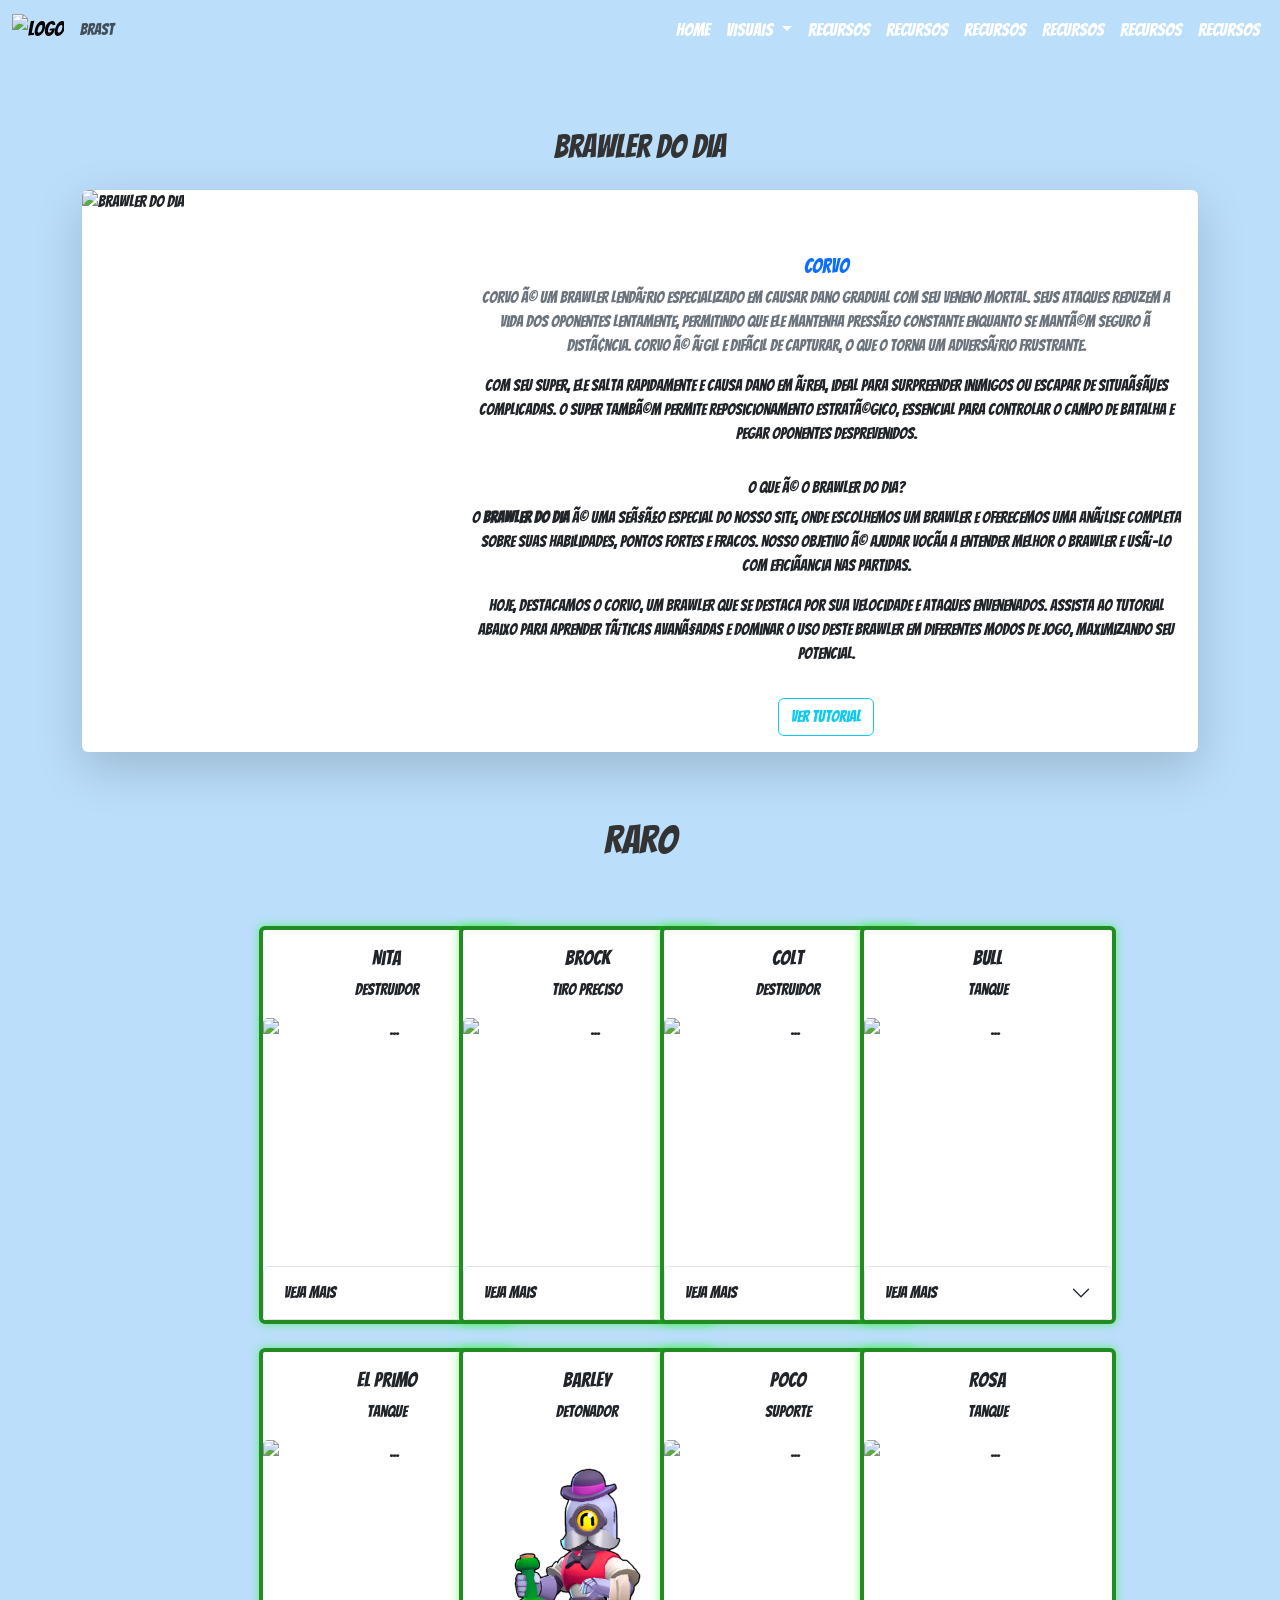
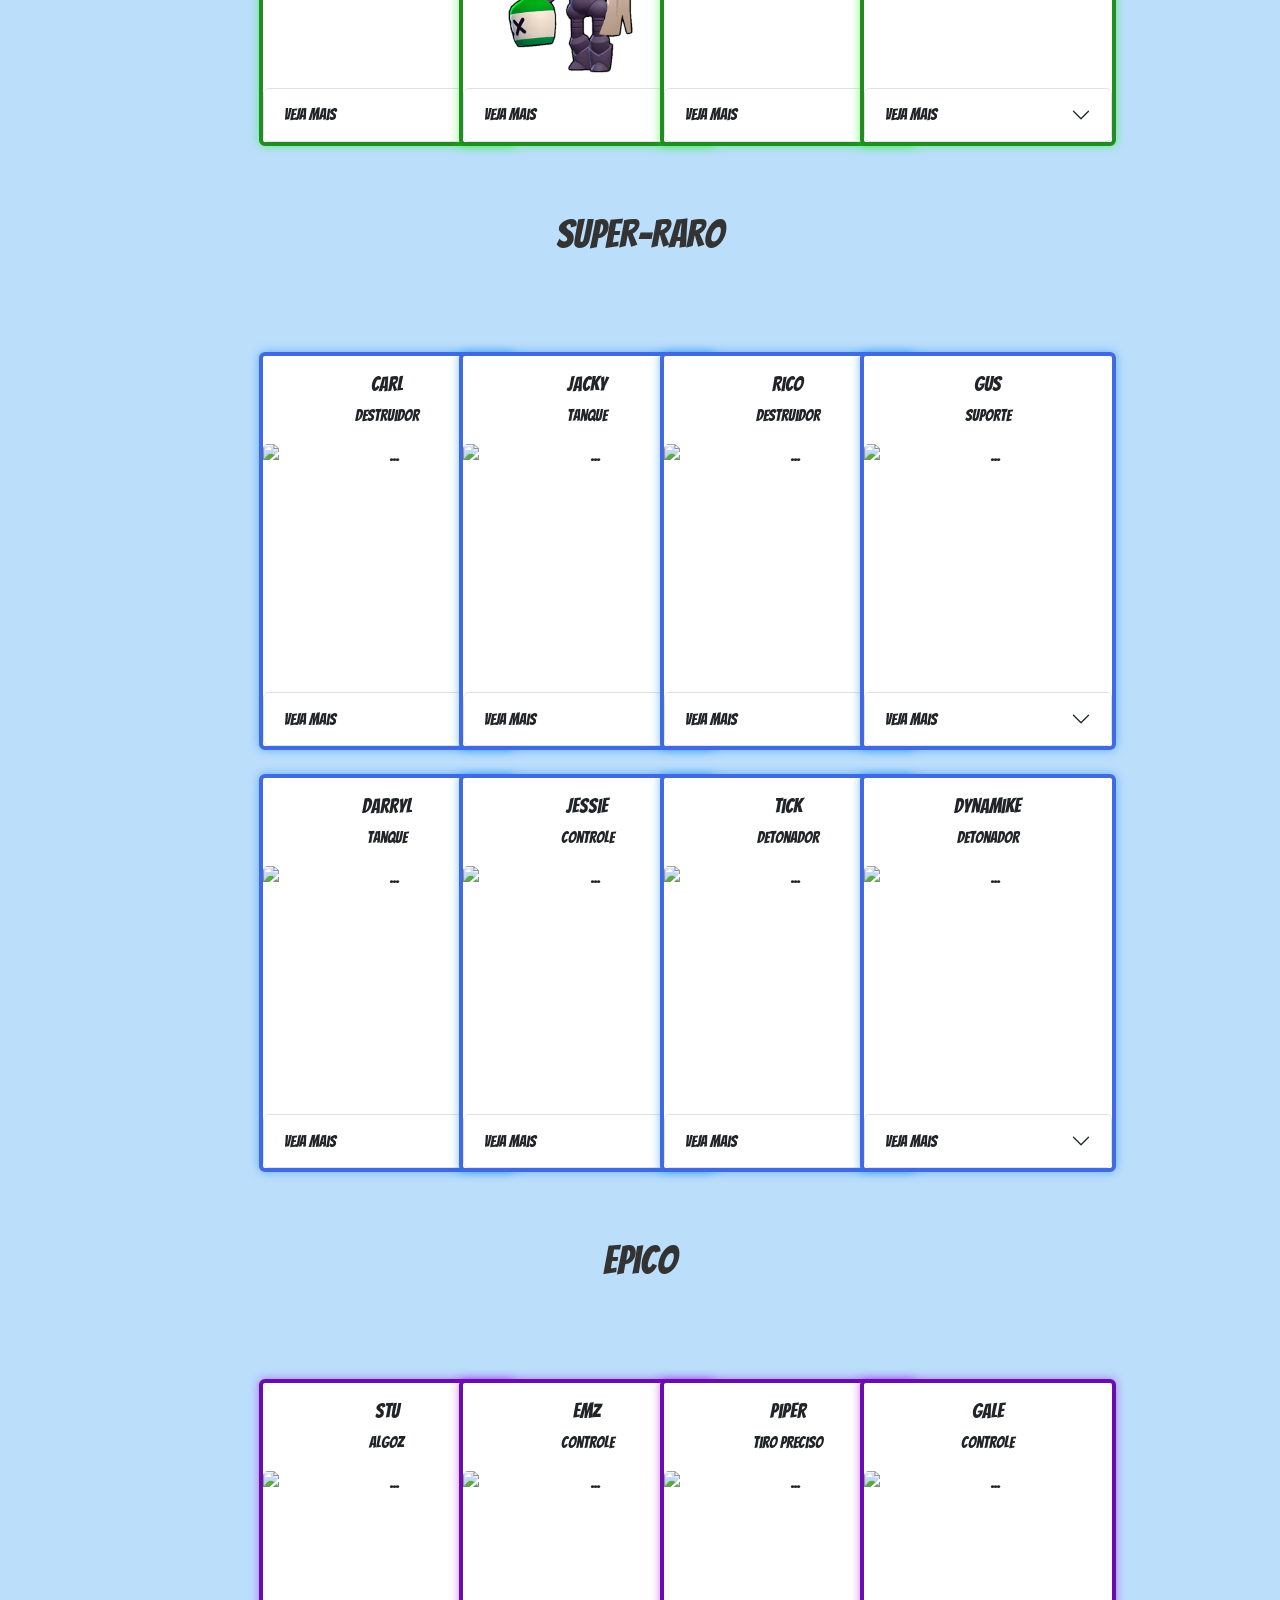
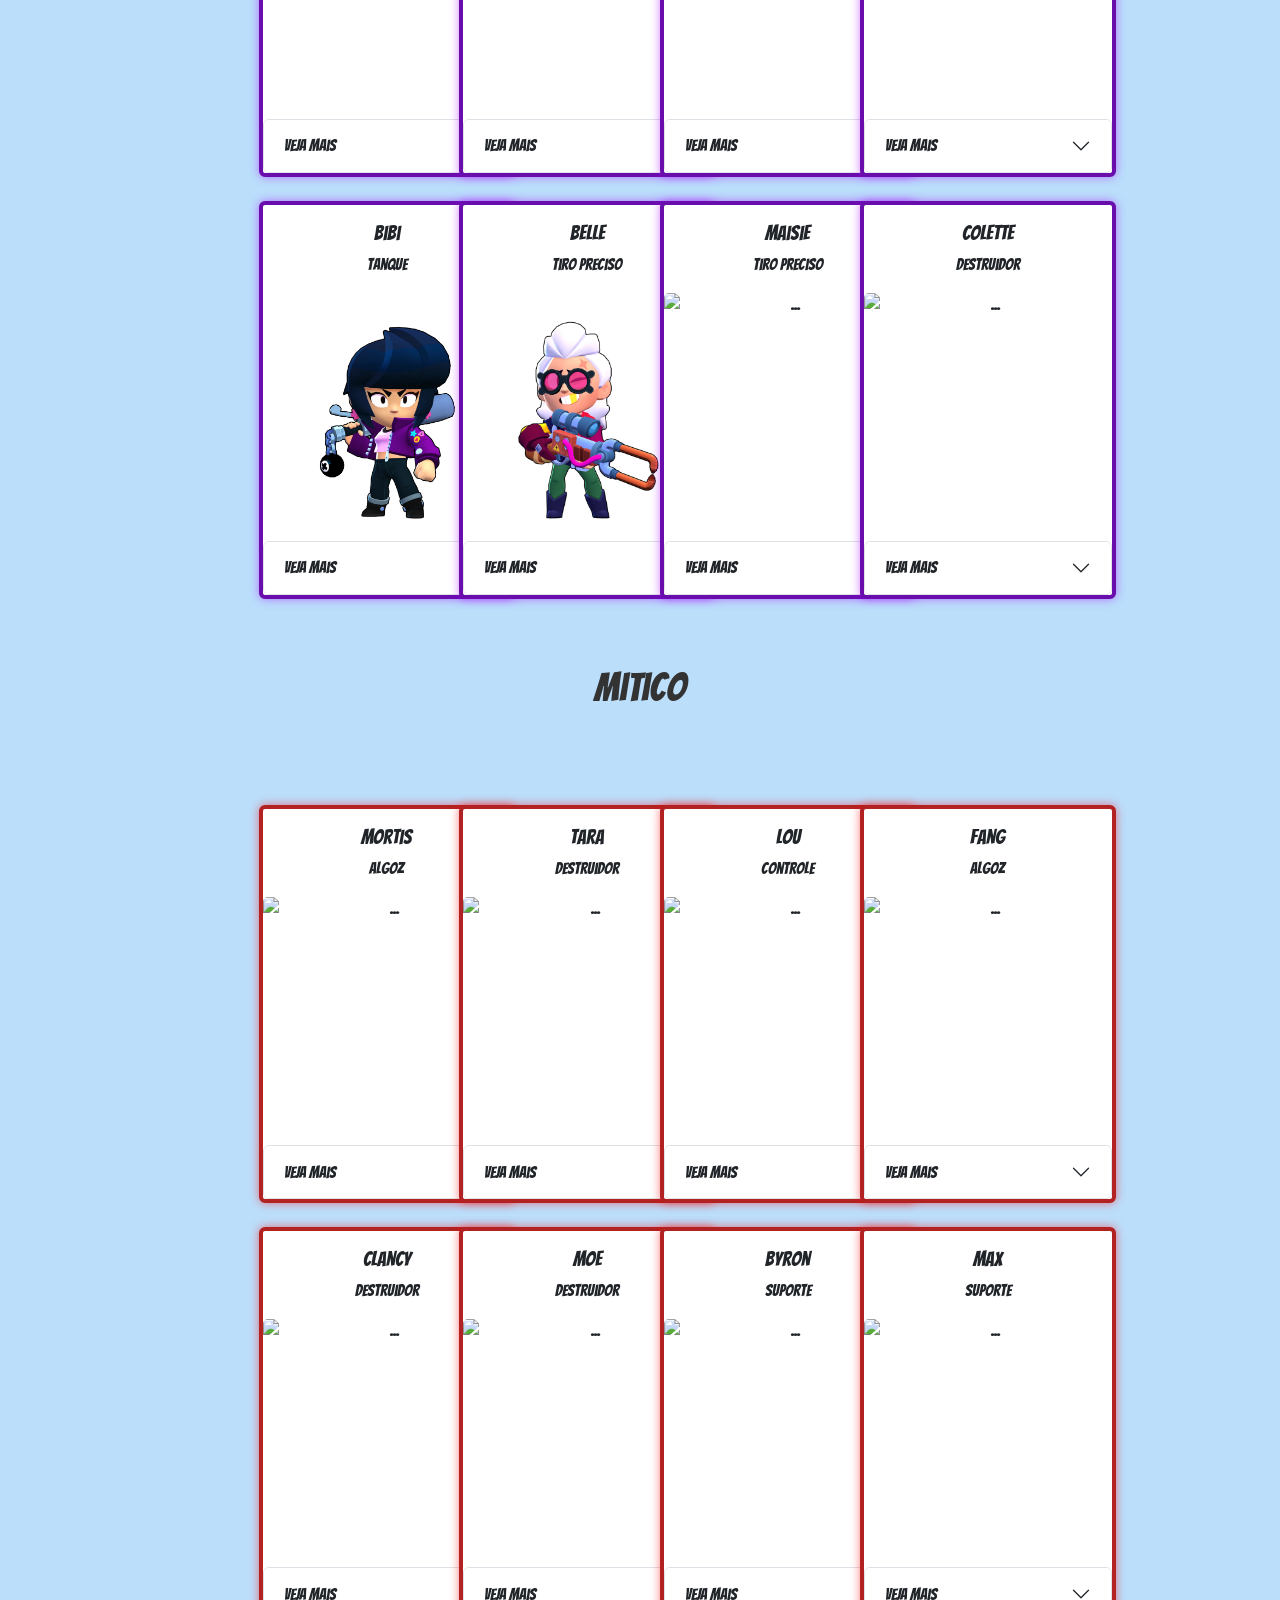
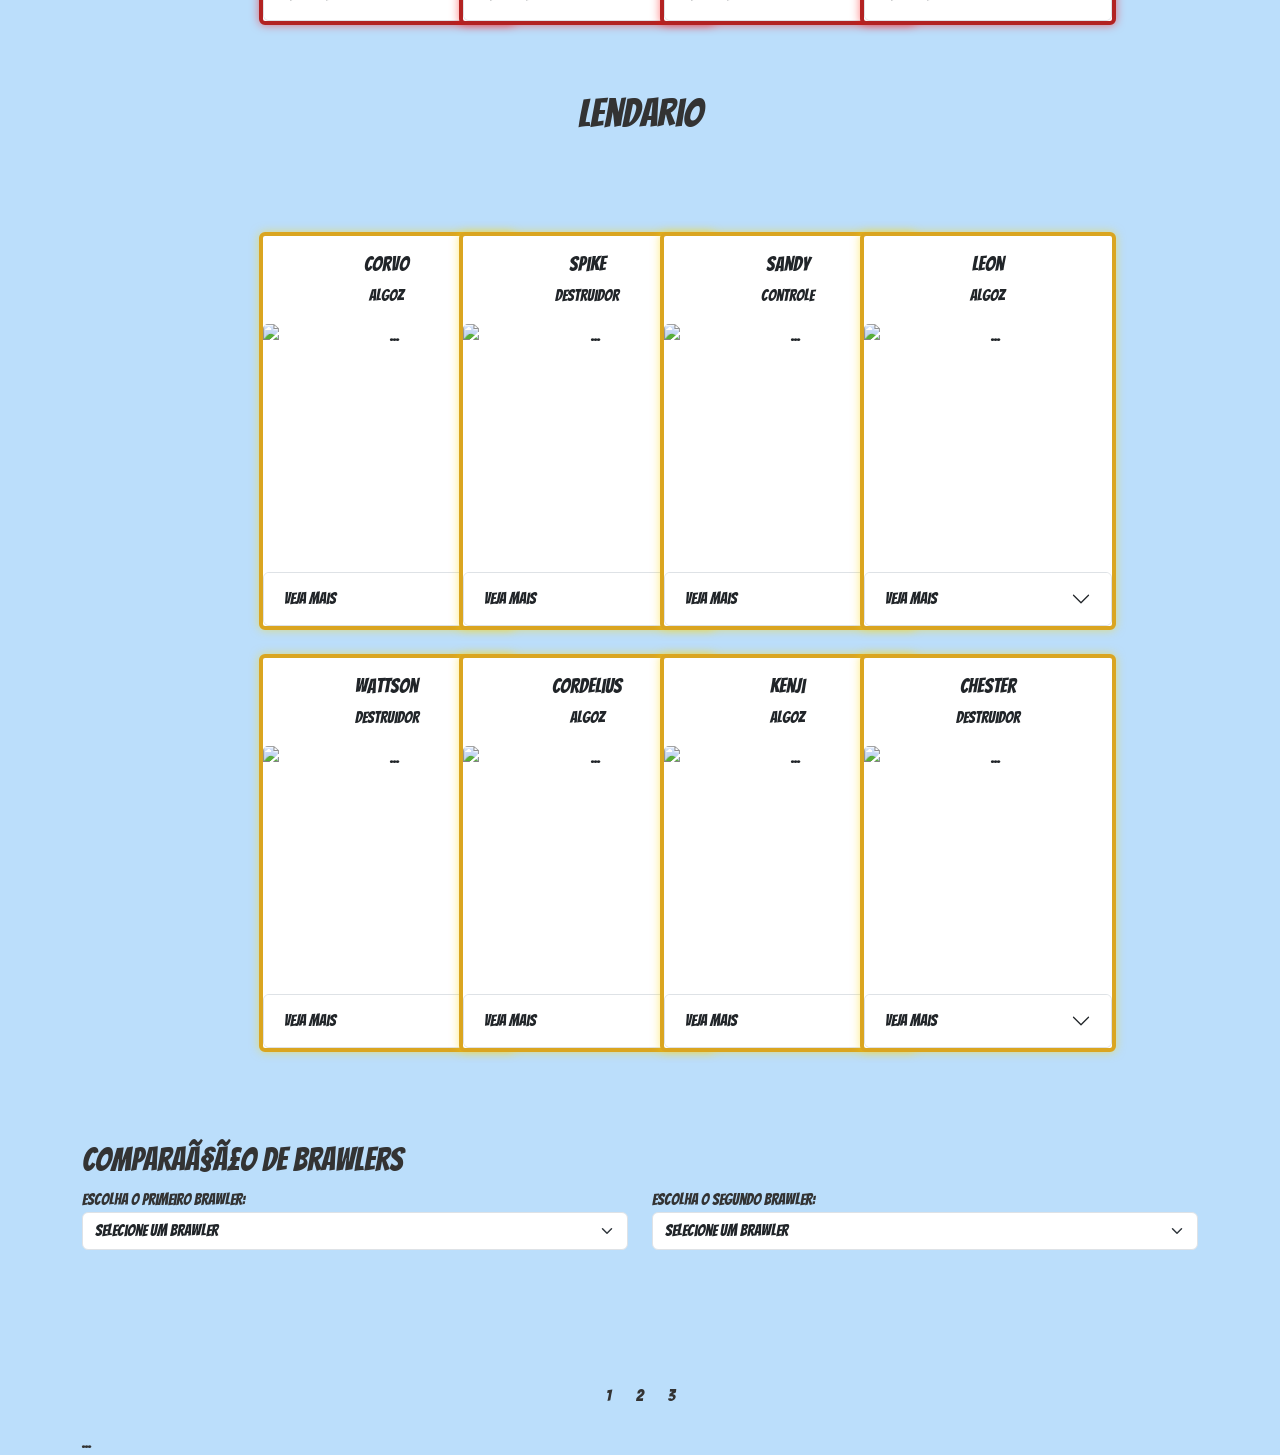
==== index2.html @ 493135eb "Colocando no github" ====
<!DOCTYPE html>
<html lang="en">
<head>
    <meta charset="">
    <meta name="viewport" content="width=device-width, initial-scale=1.0">
    <title>Brast - Brawl Stars Informações</title>
    <link href="https://cdn.jsdelivr.net/npm/bootstrap@5.3.3/dist/css/bootstrap.min.css" rel="stylesheet" integrity="sha384-QWTKZyjpPEjISv5WaRU9OFeRpok6YctnYmDr5pNlyT2bRjXh0JMhjY6hW+ALEwIH" crossorigin="anonymous">

	<link href="https://fonts.googleapis.com/css2?family=Bangers&display=swap" rel="stylesheet">
    <link rel="stylesheet" href="css/index2.css">

</head>
<body>
    
 
<nav class="navbar navbar-expand-lg fixed-top navbar-custom" >
    <div class="container-fluid">
        <!-- Logo -->
        <a class="navbar-brand" href="index.html">
            <img src="https://static.vecteezy.com/system/resources/previews/027/127/558/large_2x/brawl-stars-logo-brawl-stars-icon-transparent-free-png.png" class="tamanhoimagem" alt="Logo">
        </a>

        <!-- Texto Centralizado "Brast" -->
        <span class="navbar-text mx-auto d-none d-lg-block" >
            Brast
        </span>

        <!-- Botão Toggler -->
        <button class="navbar-toggler text-white" type="button" data-bs-toggle="collapse" data-bs-target="#navbarContent">
            <span class="navbar-toggler-icon" style="filter: invert(1);"></span>
        </button>

        <!-- Menu colapsável -->
        <div class="collapse navbar-collapse" id="navbarContent">
            <ul class="navbar-nav ms-auto mb-2 mb-lg-0">
                <li class="nav-item">
                    <a class="nav-link" href="index.html">Home</a>
                </li>

                <!-- Submenu Visuais -->
                <li class="nav-item dropdown">
                    <button class="nav-link btn btn-link dropdown-toggle" id="visuaisButton">Visuais
                        <i class="fas fa-chevron-down"></i> <!-- Ícone de seta -->
                    </button>
                    <ul class="dropdown-menu dropdown-horizontal" id="visuaisMenu">
                    	<li><a class="dropdown-item" href="index2.html#BrawlerDoDia">Brawler do dia</a></li>
                        <li>
                            <button class="dropdown-item dropdown-toggle" id="raridadeButton">Raridade
                                
                            </button>
                            <ul class="dropdown-menu dropdown-horizontal" id="raridadeMenu">
                                <li><a class="dropdown-item" href="index2.html#Raro">Raro</a></li>
                                <li><a class="dropdown-item" href="index2.html#Super-Raro">Super-Raro</a></li>
                                <li><a class="dropdown-item" href="index2.html#Epico">Epico</a></li>
                                <li><a class="dropdown-item" href="index2.html#Mitico">Mitico</a></li>
                                <li><a class="dropdown-item" href="index2.html#Lendario">Lendario</a></li>
                            </ul>
                        </li>
                        <li><a class="dropdown-item" href="index2.html#Comparação de Brawlers">Comparação de Brawlers</a></li>
                    </ul>
                </li>
                <li class="nav-item">
                    <a class="nav-link" href="index3.html">Recursos</a>
                </li>
                <li class="nav-item">
                    <a class="nav-link" href="index3.html">Recursos</a>
                </li>
                <li class="nav-item">
                    <a class="nav-link" href="index3.html">Recursos</a>
                </li>
                <li class="nav-item">
                    <a class="nav-link" href="index3.html">Recursos</a>
                </li>
                <li class="nav-item">
                    <a class="nav-link" href="index3.html">Recursos</a>
                </li>
                <li class="nav-item">
                    <a class="nav-link" href="index3.html">Recursos</a>
                </li>
              
            </ul>
        </div>
    </div>
</nav>











<div  id="BrawlerDoDia"></div>




	<div style="margin-top: 10%;"></div>

	<div class="container my-5">
  <!-- Título -->
  <h2 class="text-center mb-4">Brawler do Dia</h2>

  <!-- Card do Brawler do Dia -->
  <div id="brawlerOfTheDay" class="card shadow-lg border-0">
    <div class="row g-0">
      <div class="col-md-4">
        <img id="brawlerImage" src="img/CorvoDia.png" class="img-fluid rounded-start" alt="Brawler do Dia">
      </div>
      <div class="col-md-8">
        <div class="card-body d-flex flex-column justify-content-between" style="line-height: 1.5;">
          <!-- Título centralizado -->
          <br><br><h5 id="brawlerName" class="card-title text-center text-primary">Corvo</h5>

          <!-- Descrição do Brawler -->
          <div class="text-center">
            <p id="brawlerDescription" class="card-text text-secondary">
              Corvo é um brawler lendário especializado em causar dano gradual com seu veneno mortal. Seus ataques reduzem a vida dos oponentes lentamente, permitindo que ele mantenha pressão constante enquanto se mantém seguro à distância. Corvo é ágil e difícil de capturar, o que o torna um adversário frustrante.
            </p>
            <p>
              Com seu super, ele salta rapidamente e causa dano em área, ideal para surpreender inimigos ou escapar de situações complicadas. O super também permite reposicionamento estratégico, essencial para controlar o campo de batalha e pegar oponentes desprevenidos.
            </p>
          </div>

          <!-- Explicação do Brawler do Dia -->
          <div class="text-center mt-3">
            <h6>O que é o Brawler do Dia?</h6>
            <p>
              O <strong>Brawler do Dia</strong> é uma seção especial do nosso site, onde escolhemos um brawler e oferecemos uma análise completa sobre suas habilidades, pontos fortes e fracos. Nosso objetivo é ajudar você a entender melhor o brawler e usá-lo com eficiência nas partidas.
            </p>
            <p>
              Hoje, destacamos o Corvo, um brawler que se destaca por sua velocidade e ataques envenenados. Assista ao tutorial abaixo para aprender táticas avançadas e dominar o uso deste brawler em diferentes modos de jogo, maximizando seu potencial.
            </p>
          </div>

          <!-- Botão centralizado -->
          <div class="text-center mt-3">
            <button type="button" class="btn btn-outline-info" data-bs-toggle="modal" data-bs-target="#animationModal">
              Ver Tutorial
            </button>
          </div>
        </div>
      </div>
    </div>
  </div>

  <!-- Modal para Animação do Brawler do Dia -->
  <div class="modal fade" id="animationModal" tabindex="-1" aria-labelledby="animationModalLabel" aria-hidden="true">
    <div class="modal-dialog modal-lg">
      <div class="modal-content bg-dark text-light">
        <div class="modal-header">
          <h5 class="modal-title" id="animationModalLabel">Tutorial de como jogar com Corvo</h5>
          <button type="button" class="btn-close" data-bs-dismiss="modal" aria-label="Close"></button>
        </div>
        <div class="modal-body">
          <video id="animationVideo" class="w-100" controls>
            <source src="img/Brawlerdia.mp4" type="video/mp4">
            Seu navegador não suporta o vídeo.
          </video>
        </div>
      </div>
    </div>
  </div>
</div>







	<div style="margin-top: 5%;"></div>

	
    
    <!-- Continue com outras raridades, seguindo o mesmo estilo -->


  <div style="margin-top: 5%;"></div>  

  <center><h1>Raro</h1></center>

	<div id="Raro"></div>

	<div style="margin-top: 3%;"></div>

	<section class="container-fluid text-center caixa ">
		<div style="background-color: ;  ">
			<div class="row row-cols-1 row-cols-md-2 row-cols-lg-4 g-4 m-auto " style="width: 95%; padding-left: 16.2%; padding-right: 15%;" >
			
			  	<div class="col">
			    	<div class="card raro" style="width: 16em;" >
			      		<div class="card-body">
				        <h5 class="card-title">Nita</h5>
				        <p class="card-text">Destruidor</p>
				      	</div>
			      		<img src="img/Nita.png" class="card-img-top img" alt="..." data-bs-toggle="modal" data-bs-target="#modalNita">

			      		<!-- Modal Brock -->
			      		<div class="modal fade" id="modalNita" data-bs-backdrop="static" data-bs-keyboard="false" tabindex="-1" aria-labelledby="modalNitaLabel" aria-hidden="true">
			      			<!-- Modal com tamanho médio -->
				      <div class="modal-dialog">
				        <div class="modal-content">
				          <div class="modal-header">
				            <h1 class="modal-title fs-5" id="staticBackdropLabel">Nita- Animação de Vitória</h1>
				            <button type="button" class="btn-close" data-bs-dismiss="modal" aria-label="Close"></button>
				          </div>
				          <div class="modal-body">
				            <!-- Vídeo MP4 no Modal, com autoplay e sem controles -->
				            <video autoplay muted loop class="img-fluid">
				              <source src="img/Nita_.mp4" type="video/mp4">
				              Seu navegador não suporta o vídeo.
				            </video>
				          </div>
				          <div class="modal-footer">
				            <button type="button" class="btn btn-secondary" data-bs-dismiss="modal">Fechar</button>
				            
				          </div>
				        </div>
				      </div>
				    </div>
			      		<div class="accordion" id="accordionExample">
						  	<div class="accordion-item">
						    	<h2 class="accordion-header">
						      		<button class="accordion-button collapsed" type="button" data-bs-toggle="collapse" data-bs-target="#collapse1" aria-expanded="false" aria-controls="collapse1">
						       	 		Veja mais
						      		</button>
						    	</h2>
						    	<div id="collapse1" class="accordion-collapse collapse" data-bs-parent="#accordionExample">
						      		<div class="accordion-body">
						        		Nita é feroz e nunca desiste de uma luta. O urso de pelúcia que ela usa como gorro dá um dica aos adversários: não se aproxime do urso!
						      		</div>
						    	</div>
						  	</div>
						</div>
			    	</div>
			  	</div>

			  	<div class="col" id="Raro">
			    	<div class="card raro" style="width: 16em;" >
			      		<div class="card-body">
				        <h5 class="card-title">Brock</h5>
				        <p class="card-text">Tiro Preciso</p>
				      	</div>
			      		<img src="img/Brock.png" class="card-img-top img" alt="..." id="2B" data-bs-toggle="modal" data-bs-target="#modalBrock">

			      		<!-- Modal Brock -->
					    <div class="modal fade" id="modalBrock" data-bs-backdrop="static" data-bs-keyboard="false" tabindex="-1" aria-labelledby="modalBrockLabel" aria-hidden="true">
					      	<!-- Modal com tamanho médio -->
					      	<div class="modal-dialog modal-md">
					        	<div class="modal-content">
					          		<div class="modal-header">
					            		<h1 class="modal-title fs-5" id="modalBrockLabel">Brock - Animação de Vitória</h1>
					            		<button type="button" class="btn-close" data-bs-dismiss="modal" aria-label="Close"></button>
					          		</div>
					          		<div class="modal-body">
							            <!-- Vídeo MP4 no Modal, com autoplay e sem controles -->
							            <video autoplay muted loop class="w-100" style="max-width: 100%; max-height: 400px; object-fit: contain;">
							              <source src="img/Brock_.mp4" type="video/mp4">
							              Seu navegador não suporta o vídeo.
							            </video>
					          		</div>
						          	<div class="modal-footer">
							            <button type="button" class="btn btn-secondary" data-bs-dismiss="modal">Fechar</button>
						          	</div>
					        	</div>
					      	</div>
					    </div>

					     <!-- Accordion (se necessário) -->
			      		<div class="accordion" id="accordionExample">
						  	<div class="accordion-item">
						    	<h2 class="accordion-header">
						      		<button class="accordion-button collapsed" type="button" data-bs-toggle="collapse" data-bs-target="#collapse2" aria-expanded="false" aria-controls="collapse2">
						        		Veja mais
						      		</button>
						    	</h2>
						    	<div id="collapse2" class="accordion-collapse collapse" data-bs-parent="#accordionExample">
						      		<div class="accordion-body">
						        		Quem vê o Brock todo estilosão gritando ao jogar videogame(seu hobby preferido) nao acredita que o cara é introvertido. É melhor não dar mole, pois ele vai fazer tudo para ganhar!
						      		</div>
						    	</div>
						  	</div>
						</div>
			    	</div>
			  	</div>

			  	<div class="col">
			    	<div class="card raro" style="width: 16em;" >
			      		<div class="card-body">
				        <h5 class="card-title">Colt</h5>
				        <p class="card-text">Destruidor</p>
				      	</div>
			      		<img src="img/Colt.png" class="card-img-top img" alt="..." id="2B" data-bs-toggle="modal" data-bs-target="#modalColt">

			      		<!-- Modal Colt -->
					    <div class="modal fade" id="modalColt" data-bs-backdrop="static" data-bs-keyboard="false" tabindex="-1" aria-labelledby="modalColtLabel" aria-hidden="true">
					      	<!-- Modal com tamanho médio -->
					      	<div class="modal-dialog modal-md">
					        	<div class="modal-content">
					          		<div class="modal-header">
					            		<h1 class="modal-title fs-5" id="modalColtLabel">Colt - Animação de Vitória</h1>
					            		<button type="button" class="btn-close" data-bs-dismiss="modal" aria-label="Close"></button>
					          		</div>
					          		<div class="modal-body">
							            <!-- Vídeo MP4 no Modal, com autoplay e sem controles -->
							            <video autoplay muted loop class="w-100" style="max-width: 100%; max-height: 400px; object-fit: contain;">
							              <source src="img/Colt_.mp4" type="video/mp4">
							              Seu navegador não suporta o vídeo.
							            </video>
					          		</div>
						          	<div class="modal-footer">
							            <button type="button" class="btn btn-secondary" data-bs-dismiss="modal">Fechar</button>
						          	</div>
					        	</div>
					      	</div>
					    </div>

					    <!-- Accordion (se necessário) -->
			      		<div class="accordion" id="accordionExample">
						  	<div class="accordion-item">
						    	<h2 class="accordion-header">
						      		<button class="accordion-button collapsed" type="button" data-bs-toggle="collapse" data-bs-target="#collapse3" aria-expanded="false" aria-controls="collapse3">
						        		Veja mais
						      		</button>
						    	</h2>
						    	<div id="collapse3" class="accordion-collapse collapse" data-bs-parent="#accordionExample">
						      		<div class="accordion-body">
						        	Todo mundo que visita o Starr Park quer ver o colt de perto, pois o cara é boa-pinta, carismático e cheio de truques com suas pistolas. A única que nao entende o sucesso dele é a Shelly.
						      		</div>
						    	</div>
						  	</div>
						</div>
			    	</div>
			  	</div>

			  	<div class="col">
			    	<div class="card raro" style="width: 16em;" >
			      		<div class="card-body">
				        <h5 class="card-title">Bull</h5>
				        <p class="card-text">Tanque</p>
				      	</div>
			      		<img src="img/Bull.png" class="card-img-top img" alt="..." id="2B" data-bs-toggle="modal" data-bs-target="#modalBull">

			      		<!-- Modal Bull -->
					    <div class="modal fade" id="modalBull" data-bs-backdrop="static" data-bs-keyboard="false" tabindex="-1" aria-labelledby="modalBullLabel" aria-hidden="true">
					      	<!-- Modal com tamanho médio -->
					      	<div class="modal-dialog modal-md">
					        	<div class="modal-content">
					          		<div class="modal-header">
					            		<h1 class="modal-title fs-5" id="modalBullLabel">Bull - Animação de Vitória</h1>
					            		<button type="button" class="btn-close" data-bs-dismiss="modal" aria-label="Close"></button>
					          		</div>
					          		<div class="modal-body">
							            <!-- Vídeo MP4 no Modal, com autoplay e sem controles -->
							            <video autoplay muted loop class="w-100" style="max-width: 100%; max-height: 400px; object-fit: contain;">
							              <source src="img/Bull_.mp4" type="video/mp4">
							              Seu navegador não suporta o vídeo.
							            </video>
					          		</div>
						          	<div class="modal-footer">
							            <button type="button" class="btn btn-secondary" data-bs-dismiss="modal">Fechar</button>
						          	</div>
					        	</div>
					      	</div>
					    </div>

			      		<!-- Accordion (se necessário) -->
			      		<div class="accordion" id="accordionExample">
							<div class="accordion-item">
							    <h2 class="accordion-header">
							      	<button class="accordion-button collapsed" type="button" data-bs-toggle="collapse" data-bs-target="#collapse4" aria-expanded="false" aria-controls="collapse4">
							       		Veja mais
							      	</button>
							    </h2>
							    <div id="collapse4" class="accordion-collapse collapse" data-bs-parent="#accordionExample">
							      	<div class="accordion-body">
							        	Como todo milenial, Bull já não é o touro selvagem de antes, é meio careta e tem até horário para dormir. Mas cuidado! Ele ainda faz picadinho de quem pisa na bola.
							      	</div>
							    </div>
							</div>
						</div>
			    	</div>
			  	</div>

			  	<div class="col">
			    	<div class="card raro" style="width: 16em;" >
			      		<div class="card-body">
				        <h5 class="card-title">El Primo</h5>
				        <p class="card-text">Tanque</p>
				      	</div>
			      		<img src="img/Elprimo.png" class="card-img-top img" alt="..." id="2B" data-bs-toggle="modal" data-bs-target="#modalElprimo">

			      		<!-- Modal Elprimo -->
					    <div class="modal fade" id="modalElprimo" data-bs-backdrop="static" data-bs-keyboard="false" tabindex="-1" aria-labelledby="modalElprimoLabel" aria-hidden="true">
					      	<!-- Modal com tamanho médio -->
					      	<div class="modal-dialog modal-md">
					        	<div class="modal-content">
					          		<div class="modal-header">
					            		<h1 class="modal-title fs-5" id="modalElprimoLabel">El Primo - Animação de Vitória</h1>
					            		<button type="button" class="btn-close" data-bs-dismiss="modal" aria-label="Close"></button>
					          		</div>
					          		<div class="modal-body">
							            <!-- Vídeo MP4 no Modal, com autoplay e sem controles -->
							            <video autoplay muted loop class="w-100" style="max-width: 100%; max-height: 400px; object-fit: contain;">
							              <source src="img/ElPrimo_.mp4" type="video/mp4">
							              Seu navegador não suporta o vídeo.
							            </video>
					          		</div>
						          	<div class="modal-footer">
							            <button type="button" class="btn btn-secondary" data-bs-dismiss="modal">Fechar</button>
						          	</div>
					        	</div>
					      	</div>
					    </div>

			      		<!-- Accordion (se necessário) -->
			      		<div class="accordion" id="accordionExample">
						  	<div class="accordion-item">
						    	<h2 class="accordion-header">
						      		<button class="accordion-button collapsed" type="button" data-bs-toggle="collapse" data-bs-target="#collapse5" aria-expanded="false" aria-controls="collapse5">
						        		Veja mais
						      		</button>
						    	</h2>
						    	<div id="collapse5" class="accordion-collapse collapse" data-bs-parent="#accordionExample">
						      		<div class="accordion-body">
						        		El Primo gosta de se exibir no ringue e nasceu para isso. Todo mundo delira quando ele entra em cena. Alguns de alegria, outro de dor mesmo...
						      		</div>
						    	</div>
						  	</div>
						</div>
			    	</div>
			  	</div>

			  	<div class="col">
			    	<div class="card raro" style="width: 16em;" >
			      		<div class="card-body">
				        <h5 class="card-title">Barley</h5>
				        <p class="card-text">Detonador</p>
				      	</div>
			      		<img src="img/Barley.png" class="card-img-top img" alt="..." id="2B" data-bs-toggle="modal" data-bs-target="#modalBarley"> 

			      		<!-- Modal Barley -->
					    <div class="modal fade" id="modalBarley" data-bs-backdrop="static" data-bs-keyboard="false" tabindex="-1" aria-labelledby="modalBarleyLabel" aria-hidden="true">
					      	<!-- Modal com tamanho médio -->
					      	<div class="modal-dialog modal-md">
					        	<div class="modal-content">
					          		<div class="modal-header">
					            		<h1 class="modal-title fs-5" id="modalBarleyLabel">Barley - Animação de Vitória</h1>
					            		<button type="button" class="btn-close" data-bs-dismiss="modal" aria-label="Close"></button>
					          		</div>
					          		<div class="modal-body">
							            <!-- Vídeo MP4 no Modal, com autoplay e sem controles -->
							            <video autoplay muted loop class="w-100" style="max-width: 100%; max-height: 400px; object-fit: contain;">
							              <source src="img/Barley_.mp4" type="video/mp4">
							              Seu navegador não suporta o vídeo.
							            </video>
					          		</div>
						          	<div class="modal-footer">
							            <button type="button" class="btn btn-secondary" data-bs-dismiss="modal">Fechar</button>
						          	</div>
					        	</div>
					      	</div>
					    </div>

			      		<!-- Accordion (se necessário) -->
			      		<div class="accordion" id="accordionExample">
						  	<div class="accordion-item">
						    	<h2 class="accordion-header">
						      		<button class="accordion-button collapsed" type="button" data-bs-toggle="collapse" data-bs-target="#collapse6" aria-expanded="false" aria-controls="collapse6">
						        		Veja mais
						      		</button>
						    	</h2>
						    	<div id="collapse6" class="accordion-collapse collapse" data-bs-parent="#accordionExample">
						      		<div class="accordion-body">
						        	Um barman-robô projetado para preparar beibdas e entreter clietes, Barley faz questão de deixar o bar sempre brilhando. Se precisar, ele usa os baderneiros como pano de chão.
						      		</div>
						    	</div>
						  	</div>
						</div>
			    	</div>
			  	</div>

			  	<div class="col">
			    	<div class="card raro" style="width: 16em;" >
			      		<div class="card-body">
				        <h5 class="card-title">Poco</h5>
				        <p class="card-text">Suporte</p>
				      	</div>
			      		<img src="img/Poco.png" class="card-img-top img" alt="..." data-bs-toggle="modal" data-bs-target="#modalPoco">

			      		<!-- Modal Poco -->
					    <div class="modal fade" id="modalPoco" data-bs-backdrop="static" data-bs-keyboard="false" tabindex="-1" aria-labelledby="modalPocoLabel" aria-hidden="true">
					      	<!-- Modal com tamanho médio -->
					      	<div class="modal-dialog modal-md">
					        	<div class="modal-content">
					          		<div class="modal-header">
					            		<h1 class="modal-title fs-5" id="modalPocoLabel">Poco - Animação de Vitória</h1>
					            		<button type="button" class="btn-close" data-bs-dismiss="modal" aria-label="Close"></button>
					          		</div>
					          		<div class="modal-body">
							            <!-- Vídeo MP4 no Modal, com autoplay e sem controles -->
							            <video autoplay muted loop class="w-100" style="max-width: 100%; max-height: 400px; object-fit: contain;">
							              <source src="img/Poco_.mp4" type="video/mp4">
							              Seu navegador não suporta o vídeo.
							            </video>
					          		</div>
						          	<div class="modal-footer">
							            <button type="button" class="btn btn-secondary" data-bs-dismiss="modal">Fechar</button>
						          	</div>
					        	</div>
					      	</div>
					    </div>

			      		<!-- Accordion (se necessário) -->
			      		<div class="accordion" id="accordionExample">
						  	<div class="accordion-item">
						    	<h2 class="accordion-header">
						      		<button class="accordion-button collapsed" type="button" data-bs-toggle="collapse" data-bs-target="#collapse7" aria-expanded="false" aria-controls="collapse7">
						        		Veja mais
						      		</button>
						    	</h2>
						    	<div id="collapse7" class="accordion-collapse collapse" data-bs-parent="#accordionExample">
						     		<div class="accordion-body">
						       		Poco acredita no poder curativo da música e, por isso esta sempre tocando(mesmo quando pedem para ele parar).
						       		</div>
						    	</div>
						  	</div>
						</div>
			    	</div>
			  	</div>

			  	<div class="col">
			    	<div class="card raro" style="width: 16em;" >
			      		<div class="card-body">
			        	<h5 class="card-title">Rosa</h5>
			        	<p class="card-text">Tanque</p>
			      		</div>
			      		<img src="img/Rosa.png" class="card-img-top img" alt="..." data-bs-toggle="modal" data-bs-target="#modalRosa">

			      		<!-- Modal Rosa -->
					    <div class="modal fade" id="modalRosa" data-bs-backdrop="static" data-bs-keyboard="false" tabindex="-1" aria-labelledby="modalRosaLabel" aria-hidden="true">
					      	<!-- Modal com tamanho médio -->
					      	<div class="modal-dialog modal-md">
					        	<div class="modal-content">
					          		<div class="modal-header">
					            		<h1 class="modal-title fs-5" id="modalRosaLabel">Rosa - Animação de Vitória</h1>
					            		<button type="button" class="btn-close" data-bs-dismiss="modal" aria-label="Close"></button>
					          		</div>
					          		<div class="modal-body">
							            <!-- Vídeo MP4 no Modal, com autoplay e sem controles -->
							            <video autoplay muted loop class="w-100" style="max-width: 100%; max-height: 400px; object-fit: contain;">
							              <source src="img/Rosa_.mp4" type="video/mp4">
							              Seu navegador não suporta o vídeo.
							            </video>
					          		</div>
						          	<div class="modal-footer">
							            <button type="button" class="btn btn-secondary" data-bs-dismiss="modal">Fechar</button>
						          	</div>
					        	</div>
					      	</div>
					    </div>

			      		<!-- Accordion (se necessário) -->
			      		<div class="accordion" id="accordionExample">
						  	<div class="accordion-item">
						    	<h2 class="accordion-header">
						      		<button class="accordion-button collapsed" type="button" data-bs-toggle="collapse" data-bs-target="#collapse8" aria-expanded="false" aria-controls="collapse8">
						        		Veja mais
						      		</button>
						    	</h2>
						    	<div id="collapse8" class="accordion-collapse collapse" data-bs-parent="#accordionExample">
						      		<div class="accordion-body">
						        		Rosa é uma botânica muito ligada às plantas. Ela também é boxeadora e não vacila em plantar a mão na cara de quem a desobedecer!
						      		</div>
						    	</div>
						  	</div>
						</div>
			    	</div>
			  	</div>

			</div>
		</div>
	</section>
	
	<div style="margin-top: 5%;"></div>

	<center><h1>Super-Raro</h1></center>

	<br id="Super-Raro">

	<div style="margin-top: 3%;"></div>

	<section class="container-fluid text-center caixa ">
		<div class="row row-cols-1 row-cols-md-4 g-4 m-auto" style="width: 95%; padding-left: 16.2%; padding-right: 15%;">

		  	<div class="col">
		    	<div class="card super-raro" style="width: 16em;" >
		      		<div class="card-body">
			        <h5 class="card-title">Carl</h5>
			        <p class="card-text">Destruidor</p>
			      	</div>
		      		<img src="img/Carl.png" class="card-img-top img" alt="..." data-bs-toggle="modal" data-bs-target="#modalCarl" >

		      		<!-- Modal Carl -->
					    <div class="modal fade" id="modalCarl" data-bs-backdrop="static" data-bs-keyboard="false" tabindex="-1" aria-labelledby="modalCarlLabel" aria-hidden="true">
					      	<!-- Modal com tamanho médio -->
					      	<div class="modal-dialog modal-md">
					        	<div class="modal-content">
					          		<div class="modal-header">
					            		<h1 class="modal-title fs-5" id="modalCarlLabel">Carl - Animação de Vitória</h1>
					            		<button type="button" class="btn-close" data-bs-dismiss="modal" aria-label="Close"></button>
					          		</div>
					          		<div class="modal-body">
							            <!-- Vídeo MP4 no Modal, com autoplay e sem controles -->
							            <video autoplay muted loop class="w-100" style="max-width: 100%; max-height: 400px; object-fit: contain;">
							              <source src="img/Carl_.mp4" type="video/mp4">
							              Seu navegador não suporta o vídeo.
							            </video>
					          		</div>
						          	<div class="modal-footer">
							            <button type="button" class="btn btn-secondary" data-bs-dismiss="modal">Fechar</button>
						          	</div>
					        	</div>
					      	</div>
					    </div>

		      		<!-- Accordion (se necessário) -->
		      		<div class="accordion" id="accordionExample">
					  	<div class="accordion-item">
					    	<h2 class="accordion-header">
					      		<button class="accordion-button collapsed" type="button" data-bs-toggle="collapse" data-bs-target="#collapse9" aria-expanded="false" aria-controls="collapse9">
					       	 		Veja mais
					      		</button>
					    	</h2>
					    	<div id="collapse9" class="accordion-collapse collapse" data-bs-parent="#accordionExample">
					      		<div class="accordion-body">
					        		Carl é um robô-minerador fascinado por pedra... Pedras não, rochas. Se não quiser que ele vire uma matraca, é melhor nem falar de gemas, ou serão horas de palestrinha sobre os efeitos delas.
					      		</div>
					    	</div>
					  	</div>
					</div>
		    	</div>
		  	</div>

		  	<div class="col">
		    	<div class="card super-raro" style="width: 16em;" >
		      		<div class="card-body">
			        <h5 class="card-title">Jacky</h5>
			        <p class="card-text">Tanque</p>
			      	</div>
		      		<img src="img/Jacky.png" class="card-img-top img" alt="..." data-bs-toggle="modal" data-bs-target="#modalJacky">

		      		<!-- Modal Jacky -->
					    <div class="modal fade" id="modalJacky" data-bs-backdrop="static" data-bs-keyboard="false" tabindex="-1" aria-labelledby="modalJackyLabel" aria-hidden="true">
					      	<!-- Modal com tamanho médio -->
					      	<div class="modal-dialog modal-md">
					        	<div class="modal-content">
					          		<div class="modal-header">
					            		<h1 class="modal-title fs-5" id="modalJackyLabel">Jacky - Animação de Vitória</h1>
					            		<button type="button" class="btn-close" data-bs-dismiss="modal" aria-label="Close"></button>
					          		</div>
					          		<div class="modal-body">
							            <!-- Vídeo MP4 no Modal, com autoplay e sem controles -->
							            <video autoplay muted loop class="w-100" style="max-width: 100%; max-height: 400px; object-fit: contain;">
							              <source src="img/Jacky_.mp4" type="video/mp4">
							              Seu navegador não suporta o vídeo.
							            </video>
					          		</div>
						          	<div class="modal-footer">
							            <button type="button" class="btn btn-secondary" data-bs-dismiss="modal">Fechar</button>
						          	</div>
					        	</div>
					      	</div>
					    </div>

		      		<!-- Accordion (se necessário) -->
		      		<div class="accordion" id="accordionExample">
					  	<div class="accordion-item">
					    	<h2 class="accordion-header">
					      		<button class="accordion-button collapsed" type="button" data-bs-toggle="collapse" data-bs-target="#collapse10" aria-expanded="false" aria-controls="collapse10">
					       	 		Veja mais
					      		</button>
					    	</h2>
					    	<div id="collapse10" class="accordion-collapse collapse" data-bs-parent="#accordionExample">
					      		<div class="accordion-body">
					        		Jacky é uma operária de boca um pouco suja na hora de falar sobre o trabalho. É uma sorte do @&*$#% que os palavrões sejam abafados pelo barulho da sua britadeira.
					      		</div>
					    	</div>
					  	</div>
					</div>
		    	</div>
		  	</div>

		  	<div class="col">
		    	<div class="card super-raro" style="width: 16em;" >
		      		<div class="card-body">
			        <h5 class="card-title">Rico</h5>
			        <p class="card-text">Destruidor</p>
			      	</div>
		      		<img src="img/Rico.png" class="card-img-top img" alt="..." data-bs-toggle="modal" data-bs-target="#modalRico">

		      		<!-- Modal Rico -->
					    <div class="modal fade" id="modalRico" data-bs-backdrop="static" data-bs-keyboard="false" tabindex="-1" aria-labelledby="modalRicoLabel" aria-hidden="true">
					      	<!-- Modal com tamanho médio -->
					      	<div class="modal-dialog modal-md">
					        	<div class="modal-content">
					          		<div class="modal-header">
					            		<h1 class="modal-title fs-5" id="modalRicoLabel">Rico - Animação de Vitória</h1>
					            		<button type="button" class="btn-close" data-bs-dismiss="modal" aria-label="Close"></button>
					          		</div>
					          		<div class="modal-body">
							            <!-- Vídeo MP4 no Modal, com autoplay e sem controles -->
							            <video autoplay muted loop class="w-100" style="max-width: 100%; max-height: 400px; object-fit: contain;">
							              <source src="img/Rico_.mp4" type="video/mp4">
							              Seu navegador não suporta o vídeo.
							            </video>
					          		</div>
						          	<div class="modal-footer">
							            <button type="button" class="btn btn-secondary" data-bs-dismiss="modal">Fechar</button>
						          	</div>
					        	</div>
					      	</div>
					    </div>

		      		<!-- Accordion (se necessário) -->
		      		<div class="accordion" id="accordionExample">
					  	<div class="accordion-item">
					    	<h2 class="accordion-header">
					      		<button class="accordion-button collapsed" type="button" data-bs-toggle="collapse" data-bs-target="#collapse11" aria-expanded="false" aria-controls="collapse11">
					       	 		Veja mais
					      		</button>
					    	</h2>
					    	<div id="collapse11" class="accordion-collapse collapse" data-bs-parent="#accordionExample">
					      		<div class="accordion-body">
					        		O quê? Máquinas de chiclete? Claro que não... O Rico é um caçador espacial de recompensas que persegue os criminosos mais procurados da galáxia!
					      		</div>
					    	</div>
					  	</div>
					</div>
		    	</div>
		  	</div>

		  	<div class="col">
		    	<div class="card super-raro" style="width: 16em;" >
		      		<div class="card-body">
			        <h5 class="card-title">Gus</h5>
			        <p class="card-text">Suporte</p>
			      	</div>
		      		<img src="img/Gus.png" class="card-img-top img" alt="..." data-bs-toggle="modal" data-bs-target="#modalGus">

		      		<!-- Modal Gus -->
					    <div class="modal fade" id="modalGus" data-bs-backdrop="static" data-bs-keyboard="false" tabindex="-1" aria-labelledby="modalGusLabel" aria-hidden="true">
					      	<!-- Modal com tamanho médio -->
					      	<div class="modal-dialog modal-md">
					        	<div class="modal-content">
					          		<div class="modal-header">
					            		<h1 class="modal-title fs-5" id="modalGusLabel">Gus - Animação de Vitória</h1>
					            		<button type="button" class="btn-close" data-bs-dismiss="modal" aria-label="Close"></button>
					          		</div>
					          		<div class="modal-body">
							            <!-- Vídeo MP4 no Modal, com autoplay e sem controles -->
							            <video autoplay muted loop class="w-100" style="max-width: 100%; max-height: 400px; object-fit: contain;">
							              <source src="img/Gus_.mp4" type="video/mp4">
							              Seu navegador não suporta o vídeo.
							            </video>
					          		</div>
						          	<div class="modal-footer">
							            <button type="button" class="btn btn-secondary" data-bs-dismiss="modal">Fechar</button>
						          	</div>
					        	</div>
					      	</div>
					    </div>

		  			<!-- Accordion (se necessário) -->
		      		<div class="accordion" id="accordionExample">
					  	<div class="accordion-item">
					    	<h2 class="accordion-header">
					      		<button class="accordion-button collapsed" type="button" data-bs-toggle="collapse" data-bs-target="#collapse12" aria-expanded="false" aria-controls="collapse12">
					       	 		Veja mais
					      		</button>
					    	</h2>
					    	<div id="collapse12" class="accordion-collapse collapse" data-bs-parent="#accordionExample">
					      		<div class="accordion-body">
					        		Gus se parece demais com uma daquelas crianças fantasmas de filmes, sabe? É tão parecido que muita gente se assusta quando ele passa. Ainda bem que ele nem liga, pois ele ama o sobrenatural!
					      		</div>
					    	</div>
					  	</div>
					</div>
		    	</div>
		  	</div>

		  	<div class="col">
		    	<div class="card super-raro" style="width: 16em;" >
		      		<div class="card-body">
			        <h5 class="card-title">Darryl</h5>
			        <p class="card-text">Tanque</p>
			      	</div>
		      		<img src="img/Darryl.png" class="card-img-top img" alt="..." data-bs-toggle="modal" data-bs-target="#modalDarryl">

		      		<!-- Modal Darryl -->
					    <div class="modal fade" id="modalDarryl" data-bs-backdrop="static" data-bs-keyboard="false" tabindex="-1" aria-labelledby="modalDarrylLabel" aria-hidden="true">
					      	<!-- Modal com tamanho médio -->
					      	<div class="modal-dialog modal-md">
					        	<div class="modal-content">
					          		<div class="modal-header">
					            		<h1 class="modal-title fs-5" id="modalDarrylLabel">Darryl - Animação de Vitória</h1>
					            		<button type="button" class="btn-close" data-bs-dismiss="modal" aria-label="Close"></button>
					          		</div>
					          		<div class="modal-body">
							            <!-- Vídeo MP4 no Modal, com autoplay e sem controles -->
							            <video autoplay muted loop class="w-100" style="max-width: 100%; max-height: 400px; object-fit: contain;">
							              <source src="img/Darryl_.mp4" type="video/mp4">
							              Seu navegador não suporta o vídeo.
							            </video>
					          		</div>
						          	<div class="modal-footer">
							            <button type="button" class="btn btn-secondary" data-bs-dismiss="modal">Fechar</button>
						          	</div>
					        	</div>
					      	</div>
					    </div>

		      		<!-- Accordion (se necessário) -->
		      		<div class="accordion" id="accordionExample">
					  	<div class="accordion-item">
					    	<h2 class="accordion-header">
					      		<button class="accordion-button collapsed" type="button" data-bs-toggle="collapse" data-bs-target="#collapse13" aria-expanded="false" aria-controls="collapse13">
					       	 		Veja mais
					      		</button>
					    	</h2>
					    	<div id="collapse13" class="accordion-collapse collapse" data-bs-parent="#accordionExample">
					      		<div class="accordion-body">
					        		Darryl virou capitão para fugir do trabalho pesado, mas agora é obrigado a defender o navio. Parece que o tiro saiu pela culatra...
					      		</div>
					    	</div>
					  	</div>
					</div>
		    	</div>
		  	</div>

		  	<div class="col">
		    	<div class="card super-raro" style="width: 16em;" >
		      		<div class="card-body">
			        <h5 class="card-title">Jessie</h5>
			        <p class="card-text">Controle</p>
			      	</div>
		      		<img src="img/Jessie.png" class="card-img-top img" alt="..." data-bs-toggle="modal" data-bs-target="#modalJessie">

		      		<!-- Modal Jessie -->
					    <div class="modal fade" id="modalJessie" data-bs-backdrop="static" data-bs-keyboard="false" tabindex="-1" aria-labelledby="modalJessieLabel" aria-hidden="true">
					      	<!-- Modal com tamanho médio -->
					      	<div class="modal-dialog modal-md">
					        	<div class="modal-content">
					          		<div class="modal-header">
					            		<h1 class="modal-title fs-5" id="modalJessieLabel">Jessie - Animação de Vitória</h1>
					            		<button type="button" class="btn-close" data-bs-dismiss="modal" aria-label="Close"></button>
					          		</div>
					          		<div class="modal-body">
							            <!-- Vídeo MP4 no Modal, com autoplay e sem controles -->
							            <video autoplay muted loop class="w-100" style="max-width: 100%; max-height: 400px; object-fit: contain;">
							              <source src="img/Jessie_.mp4" type="video/mp4">
							              Seu navegador não suporta o vídeo.
							            </video>
					          		</div>
						          	<div class="modal-footer">
							            <button type="button" class="btn btn-secondary" data-bs-dismiss="modal">Fechar</button>
						          	</div>
					        	</div>
					      	</div>
					    </div>

		      		<!-- Accordion (se necessário) -->
		      		<div class="accordion" id="accordionExample">
					  	<div class="accordion-item">
					    	<h2 class="accordion-header">
					      		<button class="accordion-button collapsed" type="button" data-bs-toggle="collapse" data-bs-target="#collapse14" aria-expanded="false" aria-controls="collapse14">
					       	 		Veja mais
					      		</button>
					    	</h2>
					    	<div id="collapse14" class="accordion-collapse collapse" data-bs-parent="#accordionExample">
					      		<div class="accordion-body">
					        		Apesar de ser um verdadeiro prodígio e construir armas com sucata, Jessie não passa de uma garotinha aos olhos de sua mãe, Pam.
					      		</div>
					    	</div>
					  	</div>
					</div>
		    	</div>
		  	</div>

		  	<div class="col">
		    	<div class="card super-raro" style="width: 16em;" >
		      		<div class="card-body">
			        <h5 class="card-title">Tick</h5>
			        <p class="card-text">Detonador</p>
			      	</div>
		      		<img src="img/Tick.png" class="card-img-top img" alt="..." data-bs-toggle="modal" data-bs-target="#modalTick">

		      		<!-- Modal Tick -->
					    <div class="modal fade" id="modalTick" data-bs-backdrop="static" data-bs-keyboard="false" tabindex="-1" aria-labelledby="modalTickLabel" aria-hidden="true">
					      	<!-- Modal com tamanho médio -->
					      	<div class="modal-dialog modal-md">
					        	<div class="modal-content">
					          		<div class="modal-header">
					            		<h1 class="modal-title fs-5" id="modalTickLabel">Tick - Animação de Vitória</h1>
					            		<button type="button" class="btn-close" data-bs-dismiss="modal" aria-label="Close"></button>
					          		</div>
					          		<div class="modal-body">
							            <!-- Vídeo MP4 no Modal, com autoplay e sem controles -->
							            <video autoplay muted loop class="w-100" style="max-width: 100%; max-height: 400px; object-fit: contain;">
							              <source src="img/Tick_.mp4" type="video/mp4">
							              Seu navegador não suporta o vídeo.
							            </video>
					          		</div>
						          	<div class="modal-footer">
							            <button type="button" class="btn btn-secondary" data-bs-dismiss="modal">Fechar</button>
						          	</div>
					        	</div>
					      	</div>
					    </div>

		      		<!-- Accordion (se necessário) -->
		      		<div class="accordion" id="accordionExample">
					  	<div class="accordion-item">
					    	<h2 class="accordion-header">
					      		<button class="accordion-button collapsed" type="button" data-bs-toggle="collapse" data-bs-target="#collapse15" aria-expanded="false" aria-controls="collapse15">
					       	 		Veja mais
					      		</button>
					    	</h2>
					    	<div id="collapse15" class="accordion-collapse collapse" data-bs-parent="#accordionExample">
					      		<div class="accordion-body">
					        		Tick segue Penny por tudo como um cachorrinho. Ele não colabora muito com os planos e apenas explode as coisas por perto, mas isso já é uma ajuda e tanto!
					      		</div>
					    	</div>
					  	</div>
					</div>
		    	</div>
		  	</div>

		  	<div class="col">
		    	<div class="card super-raro" style="width: 16em;" >
		      		<div class="card-body">
		        	<h5 class="card-title">Dynamike</h5>
		        	<p class="card-text">Detonador</p>
		      		</div>
		      		<img src="img/Dynamike.png" class="card-img-top img" alt="..." data-bs-toggle="modal" data-bs-target="#modalDynamike">

		      		<!-- Modal Dynamike -->
					    <div class="modal fade" id="modalDynamike" data-bs-backdrop="static" data-bs-keyboard="false" tabindex="-1" aria-labelledby="modalDynamikeLabel" aria-hidden="true">
					      	<!-- Modal com tamanho médio -->
					      	<div class="modal-dialog modal-md">
					        	<div class="modal-content">
					          		<div class="modal-header">
					            		<h1 class="modal-title fs-5" id="modalDynamikeLabel">Dynamike - Animação de Vitória</h1>
					            		<button type="button" class="btn-close" data-bs-dismiss="modal" aria-label="Close"></button>
					          		</div>
					          		<div class="modal-body">
							            <!-- Vídeo MP4 no Modal, com autoplay e sem controles -->
							            <video autoplay muted loop class="w-100" style="max-width: 100%; max-height: 400px; object-fit: contain;">
							              <source src="img/Dynamike_.mp4" type="video/mp4">
							              Seu navegador não suporta o vídeo.
							            </video>
					          		</div>
						          	<div class="modal-footer">
							            <button type="button" class="btn btn-secondary" data-bs-dismiss="modal">Fechar</button>
						          	</div>
					        	</div>
					      	</div>
					    </div>

		      		<!-- Accordion (se necessário) -->
		      		<div class="accordion" id="accordionExample">
					  	<div class="accordion-item">
					    	<h2 class="accordion-header">
					      		<button class="accordion-button collapsed" type="button" data-bs-toggle="collapse" data-bs-target="#collapse16" aria-expanded="false" aria-controls="collapse16">
					       	 		Veja mais
					      		</button>
					    	</h2>
					    	<div id="collapse16" class="accordion-collapse collapse" data-bs-parent="#accordionExample">
					      		<div class="accordion-body">
					        		Dynamike é um garimpeiro aposentado que, depois de vários anos usando dinamites, ficou obcecado com explosões. Ano-Novo, aniversários, batalhas... tudo é um BOOOM motivo para explodir algo!
					      		</div>
					    	</div>
					  	</div>
					</div>
		    	</div>
		  	</div>

		</div>
	</section>

	<div style="margin-top: 5%;"></div>

	<center><h1>Epico</h1></center>

	<br id="Epico">

	<div style="margin-top: 3%;"></div>

	<section class="container-fluid text-center caixa ">
		<div class="row row-cols-1 row-cols-md-2 row-cols-lg-4 g-4 m-auto" style="width: 95%; padding-left: 16.2%; padding-right: 15%;">

		  	<div class="col">
		    	<div class="card epico" style="width: 16em;" >
		      		<div class="card-body">
			        <h5 class="card-title">Stu</h5>
			        <p class="card-text">Algoz</p>
			      	</div>
		      		<img src="img/Stu.png" class="card-img-top img" alt="..." data-bs-toggle="modal" data-bs-target="#modalStu" >

		      		<!-- Modal Stu -->
					    <div class="modal fade" id="modalStu" data-bs-backdrop="static" data-bs-keyboard="false" tabindex="-1" aria-labelledby="modalStuLabel" aria-hidden="true">
					      	<!-- Modal com tamanho médio -->
					      	<div class="modal-dialog modal-md">
					        	<div class="modal-content">
					          		<div class="modal-header">
					            		<h1 class="modal-title fs-5" id="modalStuLabel">Stu - Animação de Vitória</h1>
					            		<button type="button" class="btn-close" data-bs-dismiss="modal" aria-label="Close"></button>
					          		</div>
					          		<div class="modal-body">
							            <!-- Vídeo MP4 no Modal, com autoplay e sem controles -->
							            <video autoplay muted loop class="w-100" style="max-width: 100%; max-height: 400px; object-fit: contain;">
							              <source src="img/Stu_.mp4" type="video/mp4">
							              Seu navegador não suporta o vídeo.
							            </video>
					          		</div>
						          	<div class="modal-footer">
							            <button type="button" class="btn btn-secondary" data-bs-dismiss="modal">Fechar</button>
						          	</div>
					        	</div>
					      	</div>
					    </div>

		      		<!-- Accordion (se necessário) -->
		      		<div class="accordion" id="accordionExample">
					  	<div class="accordion-item">
					    	<h2 class="accordion-header">
					      		<button class="accordion-button collapsed" type="button" data-bs-toggle="collapse" data-bs-target="#collapse17" aria-expanded="false" aria-controls="collapse17">
					       	 		Veja mais
					      		</button>
					    	</h2>
					    	<div id="collapse17" class="accordion-collapse collapse" data-bs-parent="#accordionExample">
					      		<div class="accordion-body">
					        		Apesar do pneu estar um pouco bambo e de alguns amassados na lataria por conta de sua longa carreira, Stu ainda é o dublê mais requisitado de todos, graças a suas derrapadas de tirar o fôlego!
					      		</div>
					    	</div>
					  	</div>
					</div>
		    	</div>
		  	</div>

		  	<div class="col">
		    	<div class="card epico" style="width: 16em;" >
		      		<div class="card-body">
			        <h5 class="card-title">Emz</h5>
			        <p class="card-text">Controle</p>
			      	</div>
		      		<img src="img/Emz.png" class="card-img-top img" alt="..." data-bs-toggle="modal" data-bs-target="#modalEmz">

		      		<!-- Modal Barley -->
					    <div class="modal fade" id="modalEmz" data-bs-backdrop="static" data-bs-keyboard="false" tabindex="-1" aria-labelledby="modalEmzLabel" aria-hidden="true">
					      	<!-- Modal com tamanho médio -->
					      	<div class="modal-dialog modal-md">
					        	<div class="modal-content">
					          		<div class="modal-header">
					            		<h1 class="modal-title fs-5" id="modalEmzLabel">Emz - Animação de Vitória</h1>
					            		<button type="button" class="btn-close" data-bs-dismiss="modal" aria-label="Close"></button>
					          		</div>
					          		<div class="modal-body">
							            <!-- Vídeo MP4 no Modal, com autoplay e sem controles -->
							            <video autoplay muted loop class="w-100" style="max-width: 100%; max-height: 400px; object-fit: contain;">
							              <source src="img/Emz_.mp4" type="video/mp4">
							              Seu navegador não suporta o vídeo.
							            </video>
					          		</div>
						          	<div class="modal-footer">
							            <button type="button" class="btn btn-secondary" data-bs-dismiss="modal">Fechar</button>
						          	</div>
					        	</div>
					      	</div>
					    </div>

		      		<!-- Accordion (se necessário) -->
		      		<div class="accordion" id="accordionExample">
					  	<div class="accordion-item">
					    	<h2 class="accordion-header">
					      		<button class="accordion-button collapsed" type="button" data-bs-toggle="collapse" data-bs-target="#collapse18" aria-expanded="false" aria-controls="collapse1">
					       	 		Veja mais
					      		</button>
					    	</h2>
					    	<div id="collapse18" class="accordion-collapse collapse" data-bs-parent="#accordionExample">
					      		<div class="accordion-body">
					        		Dizem que a influencer Emz também trabalha no necrotério do seu tio Mortis, mas quase não aparece por lá. Ela anda muito ocupada promovendo sua linha de sprays para cabelo na internet. Tudo pom?
					      		</div>
					    	</div>
					  	</div>
					</div>
		    	</div>
		  	</div>

		  	<div class="col">
		    	<div class="card epico" style="width: 16em;" >
		      		<div class="card-body">
			        <h5 class="card-title">Piper</h5>
			        <p class="card-text">Tiro Preciso</p>
			      	</div>
		      		<img src="img/Piper.png" class="card-img-top img" alt="..." data-bs-toggle="modal" data-bs-target="#modalPiper">

		      		<!-- Modal Piper -->
				    <div class="modal fade" id="modalPiper" data-bs-backdrop="static" data-bs-keyboard="false" tabindex="-1" aria-labelledby="modalPiperLabel" aria-hidden="true">

				      	<!-- Modal com tamanho médio -->
				      	<div class="modal-dialog modal-md">
				        	<div class="modal-content">
				          		<div class="modal-header">
				            		<h1 class="modal-title fs-5" id="modalPiperLabel">Piper - Animação de Vitória</h1>
				            		<button type="button" class="btn-close" data-bs-dismiss="modal" aria-label="Close"></button>
				          		</div>
				          		<div class="modal-body">
						            <!-- Vídeo MP4 no Modal, com autoplay e sem controles -->
						            <video autoplay muted loop class="w-100" style="max-width: 100%; max-height: 400px; object-fit: contain;">
						              <source src="img/Piper_.mp4" type="video/mp4">
						              Seu navegador não suporta o vídeo.
						            </video>
				          		</div>
					          	<div class="modal-footer">
						            <button type="button" class="btn btn-secondary" data-bs-dismiss="modal">Fechar</button>
					          	</div>
				        	</div>
				      	</div>
				    </div>

				    <!-- Accordion (se necessário) -->
		      		<div class="accordion" id="accordionExample">
					  	<div class="accordion-item">
					    	<h2 class="accordion-header">
					      		<button class="accordion-button collapsed" type="button" data-bs-toggle="collapse" data-bs-target="#collapse19" aria-expanded="false" aria-controls="collapse19">
					       	 		Veja mais
					      		</button>
					    	</h2>
					    	<div id="collapse19" class="accordion-collapse collapse" data-bs-parent="#accordionExample">
					      		<div class="accordion-body">
					        		O maior sonho da Piper é ser confeiteira para fazer tortas, biscoitos e vários doces. Só não pergunte sobre o seu passado se não quiser acabar no forno.
					      		</div>
					    	</div>
					  	</div>
					</div>
		    	</div>
		  	</div>

		  	<div class="col">
		    	<div class="card epico" style="width: 16em;" >
		      		<div class="card-body">
			        <h5 class="card-title">Gale</h5>
			        <p class="card-text">Controle</p>
			      	</div>
		      		<img src="img/Gale.png" class="card-img-top img" alt="..." data-bs-toggle="modal" data-bs-target="#modalGale">

		      		<!-- Modal Gale -->
					    <div class="modal fade" id="modalGale" data-bs-backdrop="static" data-bs-keyboard="false" tabindex="-1" aria-labelledby="modalGaleLabel" aria-hidden="true">
					      	<!-- Modal com tamanho médio -->
					      	<div class="modal-dialog modal-md">
					        	<div class="modal-content">
					          		<div class="modal-header">
					            		<h1 class="modal-title fs-5" id="modalGaleLabel">Gale - Animação de Vitória</h1>
					            		<button type="button" class="btn-close" data-bs-dismiss="modal" aria-label="Close"></button>
					          		</div>
					          		<div class="modal-body">
							            <!-- Vídeo MP4 no Modal, com autoplay e sem controles -->
							            <video autoplay muted loop class="w-100" style="max-width: 100%; max-height: 400px; object-fit: contain;">
							              <source src="img/Gale_.mp4" type="video/mp4">
							              Seu navegador não suporta o vídeo.
							            </video>
					          		</div>
						          	<div class="modal-footer">
							            <button type="button" class="btn btn-secondary" data-bs-dismiss="modal">Fechar</button>
						          	</div>
					        	</div>
					      	</div>
					    </div>

		      		<!-- Accordion (se necessário) -->
		      		<div class="accordion" id="accordionExample">
					  	<div class="accordion-item">
					    	<h2 class="accordion-header">
					      		<button class="accordion-button collapsed" type="button" data-bs-toggle="collapse" data-bs-target="#collapse20" aria-expanded="false" aria-controls="collapse20">
					       	 		Veja mais
					      		</button>
					    	</h2>
					    	<div id="collapse20" class="accordion-collapse collapse" data-bs-parent="#accordionExample">
					      		<div class="accordion-body">
					        		O trabalho do Gale é usar seu soprador de folhas para limpar os arredores do Hotel Nevado do Mister P. Não se assuste caso veja gente voando, pois ninguém disse que ele deveria parar quando os hóspedes chegassem...
					      		</div>
					    	</div>
					  	</div>
					</div>
		    	</div>
		  	</div>

		  	<div class="col">
		    	<div class="card epico" style="width: 16em;" >
		      		<div class="card-body">
			        <h5 class="card-title">Bibi</h5>
			        <p class="card-text">Tanque</p>
			      	</div>
		      		<img src="img/Bibi.png" class="card-img-top img" alt="..." data-bs-toggle="modal" data-bs-target="#modalBibi">

		      		<!-- Modal Bibi -->
					    <div class="modal fade" id="modalBibi" data-bs-backdrop="static" data-bs-keyboard="false" tabindex="-1" aria-labelledby="modalBibiLabel" aria-hidden="true">
					      	<!-- Modal com tamanho médio -->
					      	<div class="modal-dialog modal-md">
					        	<div class="modal-content">
					          		<div class="modal-header">
					            		<h1 class="modal-title fs-5" id="modalBibiLabel">Bibi - Animação de Vitória</h1>
					            		<button type="button" class="btn-close" data-bs-dismiss="modal" aria-label="Close"></button>
					          		</div>
					          		<div class="modal-body">
							            <!-- Vídeo MP4 no Modal, com autoplay e sem controles -->
							            <video autoplay muted loop class="w-100" style="max-width: 100%; max-height: 400px; object-fit: contain;">
							              <source src="img/Bibi_.mp4" type="video/mp4">
							              Seu navegador não suporta o vídeo.
							            </video>
					          		</div>
						          	<div class="modal-footer">
							            <button type="button" class="btn btn-secondary" data-bs-dismiss="modal">Fechar</button>
						          	</div>
					        	</div>
					      	</div>
					    </div>

		      		<!-- Accordion (se necessário) -->
		      		<div class="accordion" id="accordionExample">
					  	<div class="accordion-item">
					    	<h2 class="accordion-header">
					      		<button class="accordion-button collapsed" type="button" data-bs-toggle="collapse" data-bs-target="#collapse21" aria-expanded="false" aria-controls="collapse21">
					       	 		Veja mais
					      		</button>
					    	</h2>
					    	<div id="collapse21" class="accordion-collapse collapse" data-bs-parent="#accordionExample">
					      		<div class="accordion-body">
					        		Bibi é uma punh durona com um taco de beisebol e muita atitude. Ela também é meio nerd, mas faz de tudo para esconder, afinal tem uma imagem a zelar!
					      		</div>
					    	</div>
					  	</div>
					</div>
		    	</div>
		  	</div>

		  	<div class="col">
		    	<div class="card epico" style="width: 16em;" >
		      		<div class="card-body">
			        <h5 class="card-title">Belle</h5>
			        <p class="card-text">Tiro Preciso</p>
			      	</div>
		      		<img src="img/Belle.png" class="card-img-top img" alt="..." data-bs-toggle="modal" data-bs-target="#modalBelle">

		      		<!-- Modal Belle -->
					    <div class="modal fade" id="modalBelle" data-bs-backdrop="static" data-bs-keyboard="false" tabindex="-1" aria-labelledby="modalBelleLabel" aria-hidden="true">
					      	<!-- Modal com tamanho médio -->
					      	<div class="modal-dialog modal-md">
					        	<div class="modal-content">
					          		<div class="modal-header">
					            		<h1 class="modal-title fs-5" id="modalBelleLabel">Belle - Animação de Vitória</h1>
					            		<button type="button" class="btn-close" data-bs-dismiss="modal" aria-label="Close"></button>
					          		</div>
					          		<div class="modal-body">
							            <!-- Vídeo MP4 no Modal, com autoplay e sem controles -->
							            <video autoplay muted loop class="w-100" style="max-width: 100%; max-height: 400px; object-fit: contain;">
							              <source src="img/Belle_.mp4" type="video/mp4">
							              Seu navegador não suporta o vídeo.
							            </video>
					          		</div>
						          	<div class="modal-footer">
							            <button type="button" class="btn btn-secondary" data-bs-dismiss="modal">Fechar</button>
						          	</div>
					        	</div>
					      	</div>
					    </div>

		      		<!-- Accordion (se necessário) -->
		      		<div class="accordion" id="accordionExample">
					  	<div class="accordion-item">
					    	<h2 class="accordion-header">
					      		<button class="accordion-button collapsed" type="button" data-bs-toggle="collapse" data-bs-target="#collapse22" aria-expanded="false" aria-controls="collapse22">
					       	 		Veja mais
					      		</button>
					    	</h2>
					    	<div id="collapse22" class="accordion-collapse collapse" data-bs-parent="#accordionExample">
					      		<div class="accordion-body">
					        		Belle, a líder renomada da Gangue do Braço Dourado, quer mais do que grana. Seu plano é descobrir quem está por trás do Starr Park para acabar com tudo! Muahahaha!
					      		</div>
					    	</div>
					  	</div>
					</div>
		    	</div>
		  	</div>

		  	<div class="col">
		    	<div class="card epico" style="width: 16em;" >
		      		<div class="card-body">
			        <h5 class="card-title">Maisie</h5>
			        <p class="card-text">Tiro Preciso</p>
			      	</div>
		      		<img src="img/Maisie.png" class="card-img-top img" alt="..." data-bs-toggle="modal" data-bs-target="#modalMaisie">

		      		<!-- Modal Maisie -->
					    <div class="modal fade" id="modalMaisie" data-bs-backdrop="static" data-bs-keyboard="false" tabindex="-1" aria-labelledby="modalMaisieLabel" aria-hidden="true">
					      	<!-- Modal com tamanho médio -->
					      	<div class="modal-dialog modal-md">
					        	<div class="modal-content">
					          		<div class="modal-header">
					            		<h1 class="modal-title fs-5" id="modalMaisieLabel">Maisie - Animação de Vitória</h1>
					            		<button type="button" class="btn-close" data-bs-dismiss="modal" aria-label="Close"></button>
					          		</div>
					          		<div class="modal-body">
							            <!-- Vídeo MP4 no Modal, com autoplay e sem controles -->
							            <video autoplay muted loop class="w-100" style="max-width: 100%; max-height: 400px; object-fit: contain;">
							              <source src="img/Maisie_.mp4" type="video/mp4">
							              Seu navegador não suporta o vídeo.
							            </video>
					          		</div>
						          	<div class="modal-footer">
							            <button type="button" class="btn btn-secondary" data-bs-dismiss="modal">Fechar</button>
						          	</div>
					        	</div>
					      	</div>
					    </div>

		      		<!-- Accordion (se necessário) -->
		      		<div class="accordion" id="accordionExample">
					  	<div class="accordion-item">
					    	<h2 class="accordion-header">
					      		<button class="accordion-button collapsed" type="button" data-bs-toggle="collapse" data-bs-target="#collapse23" aria-expanded="false" aria-controls="collapse23">
					       	 		Veja mais
					      		</button>
					    	</h2>
					    	<div id="collapse23" class="accordion-collapse collapse" data-bs-parent="#accordionExample">
					      		<div class="accordion-body">
					        		Maisie trabalha como chefe de segurança, mas no fundo gosta de situações perigosas. Quando ela está perto, algo perigoso sempre acontece. Será coincidência?
					      		</div>
					    	</div>
					  	</div>
					</div>
		    	</div>
		  	</div>

		  	<div class="col">
		    	<div class="card epico" style="width: 16em;" >
		      		<div class="card-body">
		        	<h5 class="card-title">Colette</h5>
		        	<p class="card-text">Destruidor</p>
		      		</div>
		      		<img src="img/Colette.png" class="card-img-top img" alt="..." data-bs-toggle="modal" data-bs-target="#modalColette">

		      		<!-- Modal Colette -->
					    <div class="modal fade" id="modalColette" data-bs-backdrop="static" data-bs-keyboard="false" tabindex="-1" aria-labelledby="modalColetteLabel" aria-hidden="true">
					      	<!-- Modal com tamanho médio -->
					      	<div class="modal-dialog modal-md">
					        	<div class="modal-content">
					          		<div class="modal-header">
					            		<h1 class="modal-title fs-5" id="modalColetteLabel">Colette - Animação de Vitória</h1>
					            		<button type="button" class="btn-close" data-bs-dismiss="modal" aria-label="Close"></button>
					          		</div>
					          		<div class="modal-body">
							            <!-- Vídeo MP4 no Modal, com autoplay e sem controles -->
							            <video autoplay muted loop class="w-100" style="max-width: 100%; max-height: 400px; object-fit: contain;">
							              <source src="img/Colette_.mp4" type="video/mp4">
							              Seu navegador não suporta o vídeo.
							            </video>
					          		</div>
						          	<div class="modal-footer">
							            <button type="button" class="btn btn-secondary" data-bs-dismiss="modal">Fechar</button>
						          	</div>
					        	</div>
					      	</div>
					    </div>

		      		<!-- Accordion (se necessário) -->
		      		<div class="accordion" id="accordionExample">
					  	<div class="accordion-item">
					    	<h2 class="accordion-header">
					      		<button class="accordion-button collapsed" type="button" data-bs-toggle="collapse" data-bs-target="#collapse24" aria-expanded="false" aria-controls="collapse24">
					       	 		Veja mais
					      		</button>
					    	</h2>
					    	<div id="collapse24" class="accordion-collapse collapse" data-bs-parent="#accordionExample">
					      		<div class="accordion-body">
					        		Colette tem uma coleção de miniaturas e bichos de pelúcia de cada um dos Brawlers. Obcecada? Sim. Será que ela vive num mundinho só dela? Com certeza.
					      		</div>
					    	</div>
					  	</div>
					</div>
		    	</div>
		  	</div>

		</div>
	</section>

	<div style="margin-top: 5%;"></div>

	<center><h1>Mitico</h1></center>

	<br id="Mitico">

	<div style="margin-top: 3%;"></div>

	<section class="container-fluid text-center caixa ">
		<div class="row row-cols-1 row-cols-md-2 row-cols-lg-4 g-4 m-auto" style="width: 95%; padding-left: 16.2%; padding-right: 15%;">

		  	<div class="col">
		    	<div class="card mitico" style="width: 16em;" >
		      		<div class="card-body">
			        <h5 class="card-title">Mortis</h5>
			        <p class="card-text">Algoz</p>
			      	</div>
		      		<img src="img/Mortis.png" class="card-img-top img" alt="..." data-bs-toggle="modal" data-bs-target="#modalMortis" >

		      		<!-- Modal Mortis -->
					    <div class="modal fade" id="modalMortis" data-bs-backdrop="static" data-bs-keyboard="false" tabindex="-1" aria-labelledby="modalMortisLabel" aria-hidden="true">
					      	<!-- Modal com tamanho médio -->
					      	<div class="modal-dialog modal-md">
					        	<div class="modal-content">
					          		<div class="modal-header">
					            		<h1 class="modal-title fs-5" id="modalMortisLabel">Mortis - Animação de Vitória</h1>
					            		<button type="button" class="btn-close" data-bs-dismiss="modal" aria-label="Close"></button>
					          		</div>
					          		<div class="modal-body">
							            <!-- Vídeo MP4 no Modal, com autoplay e sem controles -->
							            <video autoplay muted loop class="w-100" style="max-width: 100%; max-height: 400px; object-fit: contain;">
							              <source src="img/Mortis_.mp4" type="video/mp4">
							              Seu navegador não suporta o vídeo.
							            </video>
					          		</div>
						          	<div class="modal-footer">
							            <button type="button" class="btn btn-secondary" data-bs-dismiss="modal">Fechar</button>
						          	</div>
					        	</div>
					      	</div>
					    </div>

		      		<!-- Accordion (se necessário) -->
		      		<div class="accordion" id="accordionExample">
					  	<div class="accordion-item">
					    	<h2 class="accordion-header">
					      		<button class="accordion-button collapsed" type="button" data-bs-toggle="collapse" data-bs-target="#collapse25" aria-expanded="false" aria-controls="collapse25">
					       	 		Veja mais
					      		</button>
					    	</h2>
					    	<div id="collapse25" class="accordion-collapse collapse" data-bs-parent="#accordionExample">
					      		<div class="accordion-body">
					        		Mortis tinha grandes projetos como agente funerário e vampiro, mas, como ainda não tem ninguém com o pé na cova no Starr Park, os negócios vão de mal a pior.
					      		</div>
					    	</div>
					  	</div>
					</div>
		    	</div>
		  	</div>

		  	<div class="col">
		    	<div class="card mitico" style="width: 16em;" >
		      		<div class="card-body">
			        <h5 class="card-title">Tara</h5>
			        <p class="card-text">Destruidor</p>
			      	</div>
		      		<img src="img/Tara.png" class="card-img-top img" alt="..." data-bs-toggle="modal" data-bs-target="#modalTara">

		      		<!-- Modal Tara -->
					    <div class="modal fade" id="modalTara" data-bs-backdrop="static" data-bs-keyboard="false" tabindex="-1" aria-labelledby="modalTaraLabel" aria-hidden="true">
					      	<!-- Modal com tamanho médio -->
					      	<div class="modal-dialog modal-md">
					        	<div class="modal-content">
					          		<div class="modal-header">
					            		<h1 class="modal-title fs-5" id="modalTaraLabel">Tara - Animação de Vitória</h1>
					            		<button type="button" class="btn-close" data-bs-dismiss="modal" aria-label="Close"></button>
					          		</div>
					          		<div class="modal-body">
							            <!-- Vídeo MP4 no Modal, com autoplay e sem controles -->
							            <video autoplay muted loop class="w-100" style="max-width: 100%; max-height: 400px; object-fit: contain;">
							              <source src="img/Tara_.mp4" type="video/mp4">
							              Seu navegador não suporta o vídeo.
							            </video>
					          		</div>
						          	<div class="modal-footer">
							            <button type="button" class="btn btn-secondary" data-bs-dismiss="modal">Fechar</button>
						          	</div>
					        	</div>
					      	</div>
					    </div>

		      		<!-- Accordion (se necessário) -->
		      		<div class="accordion" id="accordionExample">
					  	<div class="accordion-item">
					    	<h2 class="accordion-header">
					      		<button class="accordion-button collapsed" type="button" data-bs-toggle="collapse" data-bs-target="#collapse26" aria-expanded="false" aria-controls="collapse26">
					       	 		Veja mais
					      		</button>
					    	</h2>
					    	<div id="collapse26" class="accordion-collapse collapse" data-bs-parent="#accordionExample">
					      		<div class="accordion-body">
					        		Tara viu nas cartas que o futuro é nebuloso, mas não se preocupe! Além de prever o futuro, ela vende amuletos protetores por uma bagatela! Vai querer um?
					      		</div>
					    	</div>
					  	</div>
					</div>
		    	</div>
		  	</div>

		  	<div class="col">
		    	<div class="card mitico" style="width: 16em;" >
		      		<div class="card-body">
			        <h5 class="card-title">Lou</h5>
			        <p class="card-text">Controle</p>
			      	</div>
		      		<img src="img/Lou.png" class="card-img-top img" alt="..." data-bs-toggle="modal" data-bs-target="#modalLou">

		      		<!-- Modal Lou -->
					    <div class="modal fade" id="modalLou" data-bs-backdrop="static" data-bs-keyboard="false" tabindex="-1" aria-labelledby="modalLouLabel" aria-hidden="true">
					      	<!-- Modal com tamanho médio -->
					      	<div class="modal-dialog modal-md">
					        	<div class="modal-content">
					          		<div class="modal-header">
					            		<h1 class="modal-title fs-5" id="modalLouLabel">Lou - Animação de Vitória</h1>
					            		<button type="button" class="btn-close" data-bs-dismiss="modal" aria-label="Close"></button>
					          		</div>
					          		<div class="modal-body">
							            <!-- Vídeo MP4 no Modal, com autoplay e sem controles -->
							            <video autoplay muted loop class="w-100" style="max-width: 100%; max-height: 400px; object-fit: contain;">
							              <source src="img/Lou_.mp4" type="video/mp4">
							              Seu navegador não suporta o vídeo.
							            </video>
					          		</div>
						          	<div class="modal-footer">
							            <button type="button" class="btn btn-secondary" data-bs-dismiss="modal">Fechar</button>
						          	</div>
					        	</div>
					      	</div>
					    </div>

		      		<!-- Accordion (se necessário) -->
		      		<div class="accordion" id="accordionExample">
					  	<div class="accordion-item">
					    	<h2 class="accordion-header">
					      		<button class="accordion-button collapsed" type="button" data-bs-toggle="collapse" data-bs-target="#collapse27" aria-expanded="false" aria-controls="collapse27">
					       	 		Veja mais
					      		</button>
					    	</h2>
					    	<div id="collapse27" class="accordion-collapse collapse" data-bs-parent="#accordionExample">
					      		<div class="accordion-body">
					        		Lou é um robô-vendedor de sorvetes que ainda não vendeu nadica de nada. Será que viver numa montanha cheia de neve tem a ver com a falta de sorte dele?
					      		</div>
					    	</div>
					  	</div>
					</div>
		    	</div>
		  	</div>

		  	<div class="col">
		    	<div class="card mitico" style="width: 16em;" >
		      		<div class="card-body">
			        <h5 class="card-title">Fang</h5>
			        <p class="card-text">Algoz</p>
			      	</div>
		      		<img src="img/Fang.png" class="card-img-top img" alt="..." data-bs-toggle="modal" data-bs-target="#modalFang">

		      		<!-- Modal Fang -->
					    <div class="modal fade" id="modalFang" data-bs-backdrop="static" data-bs-keyboard="false" tabindex="-1" aria-labelledby="modalFangLabel" aria-hidden="true">
					      	<!-- Modal com tamanho médio -->
					      	<div class="modal-dialog modal-md">
					        	<div class="modal-content">
					          		<div class="modal-header">
					            		<h1 class="modal-title fs-5" id="modalFangLabel">Fang - Animação de Vitória</h1>
					            		<button type="button" class="btn-close" data-bs-dismiss="modal" aria-label="Close"></button>
					          		</div>
					          		<div class="modal-body">
							            <!-- Vídeo MP4 no Modal, com autoplay e sem controles -->
							            <video autoplay muted loop class="w-100" style="max-width: 100%; max-height: 400px; object-fit: contain;">
							              <source src="img/Fang_.mp4" type="video/mp4">
							              Seu navegador não suporta o vídeo.
							            </video>
					          		</div>
						          	<div class="modal-footer">
							            <button type="button" class="btn btn-secondary" data-bs-dismiss="modal">Fechar</button>
						          	</div>
					        	</div>
					      	</div>
					    </div>

		      		<!-- Accordion (se necessário) -->
		      		<div class="accordion" id="accordionExample">
					  	<div class="accordion-item">
					    	<h2 class="accordion-header">
					      		<button class="accordion-button collapsed" type="button" data-bs-toggle="collapse" data-bs-target="#collapse28" aria-expanded="false" aria-controls="collapse28">
					       	 		Veja mais
					      		</button>
					    	</h2>
					    	<div id="collapse28" class="accordion-collapse collapse" data-bs-parent="#accordionExample">
					      		<div class="accordion-body">
					        		Fang é tão obcecado por filmes de Kung Fu que é como se ele vivesse um! Além disso, é decidido, simpático e megaoriginal, pois ele nunca usa as mãos se puder usar os pés.
					      		</div>
					    	</div>
					  	</div>
					</div>
		    	</div>
		  	</div>

		  	<div class="col">
		    	<div class="card mitico" style="width: 16em;" >
		      		<div class="card-body">
			        <h5 class="card-title">Clancy</h5>
			        <p class="card-text">Destruidor</p>
			      	</div>
		      		<img src="img/Clancy.png" class="card-img-top img" alt="..." data-bs-toggle="modal" data-bs-target="#modalClancy">

		      		<!-- Modal Clancy -->
					    <div class="modal fade" id="modalClancy" data-bs-backdrop="static" data-bs-keyboard="false" tabindex="-1" aria-labelledby="modalClancyLabel" aria-hidden="true">
					      	<!-- Modal com tamanho médio -->
					      	<div class="modal-dialog modal-md">
					        	<div class="modal-content">
					          		<div class="modal-header">
					            		<h1 class="modal-title fs-5" id="modalClancyLabel">Clancy - Animação de Vitória</h1>
					            		<button type="button" class="btn-close" data-bs-dismiss="modal" aria-label="Close"></button>
					          		</div>
					          		<div class="modal-body">
							            <!-- Vídeo MP4 no Modal, com autoplay e sem controles -->
							            <video autoplay muted loop class="w-100" style="max-width: 100%; max-height: 400px; object-fit: contain;">
							              <source src="img/Clancy_.mp4" type="video/mp4">
							              Seu navegador não suporta o vídeo.
							            </video>
					          		</div>
						          	<div class="modal-footer">
							            <button type="button" class="btn btn-secondary" data-bs-dismiss="modal">Fechar</button>
						          	</div>
					        	</div>
					      	</div>
					    </div>

		      		<!-- Accordion (se necessário) -->
		      		<div class="accordion" id="accordionExample">
					  	<div class="accordion-item">
					    	<h2 class="accordion-header">
					      		<button class="accordion-button collapsed" type="button" data-bs-toggle="collapse" data-bs-target="#collapse29" aria-expanded="false" aria-controls="collapse29">
					       	 		Veja mais
					      		</button>
					    	</h2>
					    	<div id="collapse29" class="accordion-collapse collapse" data-bs-parent="#accordionExample">
					      		<div class="accordion-body">
					        		Quando começa alguma coisa, Clancy nunca volta atrás (a não ser que esteja sob ordens do Hank). Ele entrou totalmente no personagem crustáceo e não mede esforços por seus colegas.
					      		</div>
					    	</div>
					  	</div>
					</div>
		    	</div>
		  	</div>

		  	<div class="col"> 
		    	<div class="card mitico" style="width: 16em;" >
		      		<div class="card-body">
			        <h5 class="card-title">Moe</h5>
			        <p class="card-text">Destruidor</p>
			      	</div>
		      		<img src="img/Moe.png" class="card-img-top img" alt="..." data-bs-toggle="modal" data-bs-target="#modalMoe">

		      		<!-- Modal Moe -->
					    <div class="modal fade" id="modalMoe" data-bs-backdrop="static" data-bs-keyboard="false" tabindex="-1" aria-labelledby="modalMoeLabel" aria-hidden="true">
					      	<!-- Modal com tamanho médio -->
					      	<div class="modal-dialog modal-md">
					        	<div class="modal-content">
					          		<div class="modal-header">
					            		<h1 class="modal-title fs-5" id="modalMoeLabel">Moe - Animação de Vitória</h1>
					            		<button type="button" class="btn-close" data-bs-dismiss="modal" aria-label="Close"></button>
					          		</div>
					          		<div class="modal-body">
							            <!-- Vídeo MP4 no Modal, com autoplay e sem controles -->
							            <video autoplay muted loop class="w-100" style="max-width: 100%; max-height: 400px; object-fit: contain;">
							              <source src="img/Moe_.mp4" type="video/mp4">
							              Seu navegador não suporta o vídeo.
							            </video>
					          		</div>
						          	<div class="modal-footer">
							            <button type="button" class="btn btn-secondary" data-bs-dismiss="modal">Fechar</button>
						          	</div>
					        	</div>
					      	</div>
					    </div>

		      		<!-- Accordion (se necessário) -->
		      		<div class="accordion" id="accordionExample">
					  	<div class="accordion-item">
					    	<h2 class="accordion-header">
					      		<button class="accordion-button collapsed" type="button" data-bs-toggle="collapse" data-bs-target="#collapse30" aria-expanded="false" aria-controls="collapse30">
					       	 		Veja mais
					      		</button>
					    	</h2>
					    	<div id="collapse30" class="accordion-collapse collapse" data-bs-parent="#accordionExample">
					      		<div class="accordion-body">
					        		Moe é um rato cego que vivia nos esgotos do Starr Park até ser encontrado e adotado por Grom. Hoje, trabalha na equipe de manutenção do parque e usa sua escavadeira para explorar os túneis subterrâneos. Para o desespero do Ash, ele semeia o caos por onde passa.
					      		</div>
					    	</div>
					  	</div>
					</div>
		    	</div>
		  	</div>

		  	<div class="col">
		    	<div class="card mitico" style="width: 16em;" >
		      		<div class="card-body">
			        <h5 class="card-title">Byron</h5>
			        <p class="card-text">Suporte</p>
			      	</div>
		      		<img src="img/Byron.png" class="card-img-top img" alt="..." data-bs-toggle="modal" data-bs-target="#modalByron">

		      		<!-- Modal Byron -->
					    <div class="modal fade" id="modalByron" data-bs-backdrop="static" data-bs-keyboard="false" tabindex="-1" aria-labelledby="modalByronLabel" aria-hidden="true">
					      	<!-- Modal com tamanho médio -->
					      	<div class="modal-dialog modal-md">
					        	<div class="modal-content">
					          		<div class="modal-header">
					            		<h1 class="modal-title fs-5" id="modalByronLabel">Byron - Animação de Vitória</h1>
					            		<button type="button" class="btn-close" data-bs-dismiss="modal" aria-label="Close"></button>
					          		</div>
					          		<div class="modal-body">
							            <!-- Vídeo MP4 no Modal, com autoplay e sem controles -->
							            <video autoplay muted loop class="w-100" style="max-width: 100%; max-height: 400px; object-fit: contain;">
							              <source src="img/Byron_.mp4" type="video/mp4">
							              Seu navegador não suporta o vídeo.
							            </video>
					          		</div>
						          	<div class="modal-footer">
							            <button type="button" class="btn btn-secondary" data-bs-dismiss="modal">Fechar</button>
						          	</div>
					        	</div>
					      	</div>
					    </div>

		      		<!-- Accordion (se necessário) -->
		      		<div class="accordion" id="accordionExample">
					  	<div class="accordion-item">
					    	<h2 class="accordion-header">
					      		<button class="accordion-button collapsed" type="button" data-bs-toggle="collapse" data-bs-target="#collapse31" aria-expanded="false" aria-controls="collapse31">
					       	 		Veja mais
					      		</button>
					    	</h2>
					    	<div id="collapse31" class="accordion-collapse collapse" data-bs-parent="#accordionExample">
					      		<div class="accordion-body">
					        		Byron produz misturas capazes de curar ou prejudicar das mais variadas maneiras. Antes de desafiá-lo, é bom saber que a grande maioria dos seus medicamentos se enquadra na segunda categoria.
					      		</div>
					    	</div>
					  	</div>
					</div>
		    	</div>
		  	</div>

		  	<div class="col">
		    	<div class="card mitico" style="width: 16em;" >
		      		<div class="card-body">
		        	<h5 class="card-title">Max</h5>
		        	<p class="card-text">Suporte</p>
		      		</div>
		      		<img src="img/Max.png" class="card-img-top img" alt="..." data-bs-toggle="modal" data-bs-target="#modalMax">

		      		<!-- Modal Max -->
					    <div class="modal fade" id="modalMax" data-bs-backdrop="static" data-bs-keyboard="false" tabindex="-1" aria-labelledby="modalMaxLabel" aria-hidden="true">
					      	<!-- Modal com tamanho médio -->
					      	<div class="modal-dialog modal-md">
					        	<div class="modal-content">
					          		<div class="modal-header">
					            		<h1 class="modal-title fs-5" id="modalMaxLabel">Max - Animação de Vitória</h1>
					            		<button type="button" class="btn-close" data-bs-dismiss="modal" aria-label="Close"></button>
					          		</div>
					          		<div class="modal-body">
							            <!-- Vídeo MP4 no Modal, com autoplay e sem controles -->
							            <video autoplay muted loop class="w-100" style="max-width: 100%; max-height: 400px; object-fit: contain;">
							              <source src="img/Max_.mp4" type="video/mp4">
							              Seu navegador não suporta o vídeo.
							            </video>
					          		</div>
						          	<div class="modal-footer">
							            <button type="button" class="btn btn-secondary" data-bs-dismiss="modal">Fechar</button>
						          	</div>
					        	</div>
					      	</div>
					    </div>

		      		<!-- Accordion (se necessário) -->
		      		<div class="accordion" id="accordionExample">
					  	<div class="accordion-item">
					    	<h2 class="accordion-header">
					      		<button class="accordion-button collapsed" type="button" data-bs-toggle="collapse" data-bs-target="#collapse32" aria-expanded="false" aria-controls="collapse32">
					       	 		Veja mais
					      		</button>
					    	</h2>
					    	<div id="collapse32" class="accordion-collapse collapse" data-bs-parent="#accordionExample">
					      		<div class="accordion-body">
					        		Abastecida por energéticos, Max aparece para ajudar num piscar de olhos, mas acaba passando como trovão, sem tempo de fazer muita coisa. Bem, o que vale é a intenção.
					      		</div>
					    	</div>
					  	</div>
					</div>
		    	</div>
		  	</div>

		</div>
	</section>

	<div style="margin-top: 5%;"></div>

	<center><h1>Lendario</h1></center>

	<br id="Lendario">

	<div style="margin-top: 3%;"></div>

	<section class="container-fluid text-center caixa ">
		<div class="row row-cols-1 row-cols-md-2 row-cols-lg-4 g-4 m-auto" style="width: 95%; padding-left: 16.2%; padding-right: 15%;">

		  	<div class="col">
		    	<div class="card lendario" style="width: 16em;" >
		      		<div class="card-body">
			        <h5 class="card-title">Corvo</h5>
			        <p class="card-text">Algoz</p>
			      	</div>
		      		<img src="img/Corvo.png" class="card-img-top img" alt="..." data-bs-toggle="modal" data-bs-target="#modalCorvo" >

		      		<!-- Modal Corvo -->
					    <div class="modal fade" id="modalCorvo" data-bs-backdrop="static" data-bs-keyboard="false" tabindex="-1" aria-labelledby="modalCorvoLabel" aria-hidden="true">
					      	<!-- Modal com tamanho médio -->
					      	<div class="modal-dialog modal-md">
					        	<div class="modal-content">
					          		<div class="modal-header">
					            		<h1 class="modal-title fs-5" id="modalCorvoLabel">Corvo - Animação de Vitória</h1>
					            		<button type="button" class="btn-close" data-bs-dismiss="modal" aria-label="Close"></button>
					          		</div>
					          		<div class="modal-body">
							            <!-- Vídeo MP4 no Modal, com autoplay e sem controles -->
							            <video autoplay muted loop class="w-100" style="max-width: 100%; max-height: 400px; object-fit: contain;">
							              <source src="img/Corvo_.mp4" type="video/mp4">
							              Seu navegador não suporta o vídeo.
							            </video>
					          		</div>
						          	<div class="modal-footer">
							            <button type="button" class="btn btn-secondary" data-bs-dismiss="modal">Fechar</button>
						          	</div>
					        	</div>
					      	</div>
					    </div>

		      		<!-- Accordion (se necessário) -->
		      		<div class="accordion" id="accordionExample">
					  	<div class="accordion-item">
					    	<h2 class="accordion-header">
					      		<button class="accordion-button collapsed" type="button" data-bs-toggle="collapse" data-bs-target="#collapse33" aria-expanded="false" aria-controls="collapse33">
					       	 		Veja mais
					      		</button>
					    	</h2>
					    	<div id="collapse33" class="accordion-collapse collapse" data-bs-parent="#accordionExample">
					      		<div class="accordion-body">
					        		Corvo é caladão e não confia em ninguém, mas dizem por aí que ele sempre aparece na lanchonete do Starr Park para encontrar o Bull e a Bibi.
					      		</div>
					    	</div>
					  	</div>
					</div>
		    	</div>
		  	</div>

		  	<div class="col">
		    	<div class="card lendario" style="width: 16em;" >
		      		<div class="card-body">
			        <h5 class="card-title">Spike</h5>
			        <p class="card-text">Destruidor</p>
			      	</div>
		      		<img src="img/Spike.png" class="card-img-top img" alt="..." data-bs-toggle="modal" data-bs-target="#modalSpike">

		      		<!-- Modal Spike -->
					    <div class="modal fade" id="modalSpike" data-bs-backdrop="static" data-bs-keyboard="false" tabindex="-1" aria-labelledby="modalSpikeLabel" aria-hidden="true">
					      	<!-- Modal com tamanho médio -->
					      	<div class="modal-dialog modal-md">
					        	<div class="modal-content">
					          		<div class="modal-header">
					            		<h1 class="modal-title fs-5" id="modalSpikeLabel">Spike - Animação de Vitória</h1>
					            		<button type="button" class="btn-close" data-bs-dismiss="modal" aria-label="Close"></button>
					          		</div>
					          		<div class="modal-body">
							            <!-- Vídeo MP4 no Modal, com autoplay e sem controles -->
							            <video autoplay muted loop class="w-100" style="max-width: 100%; max-height: 400px; object-fit: contain;">
							              <source src="img/Spike_.mp4" type="video/mp4">
							              Seu navegador não suporta o vídeo.
							            </video>
					          		</div>
						          	<div class="modal-footer">
							            <button type="button" class="btn btn-secondary" data-bs-dismiss="modal">Fechar</button>
						          	</div>
					        	</div>
					      	</div>
					    </div>

		      		<!-- Accordion (se necessário) -->
		      		<div class="accordion" id="accordionExample">
					  	<div class="accordion-item">
					    	<h2 class="accordion-header">
					      		<button class="accordion-button collapsed" type="button" data-bs-toggle="collapse" data-bs-target="#collapse34" aria-expanded="false" aria-controls="collapse34">
					       	 		Veja mais
					      		</button>
					    	</h2>
					    	<div id="collapse34" class="accordion-collapse collapse" data-bs-parent="#accordionExample">
					      		<div class="accordion-body">
					        		Muita gente acha que o Spike é o bichinho de estimação do Colt e da Shelly. O coitado começou a fazer terapia só por conta disso, sabia?
					      		</div>
					    	</div>
					  	</div>
					</div>
		    	</div>
		  	</div>

		  	<div class="col">
		    	<div class="card lendario" style="width: 16em;" >
		      		<div class="card-body">
			        <h5 class="card-title">Sandy</h5>
			        <p class="card-text">Controle</p>
			      	</div>
		      		<img src="img/Sandy.png" class="card-img-top img" alt="..." data-bs-toggle="modal" data-bs-target="#modalSandy">

		      		<!-- Modal Sandy -->
					    <div class="modal fade" id="modalSandy" data-bs-backdrop="static" data-bs-keyboard="false" tabindex="-1" aria-labelledby="modalSandyLabel" aria-hidden="true">
					      	<!-- Modal com tamanho médio -->
					      	<div class="modal-dialog modal-md">
					        	<div class="modal-content">
					          		<div class="modal-header">
					            		<h1 class="modal-title fs-5" id="modalSandyLabel">Sandy - Animação de Vitória</h1>
					            		<button type="button" class="btn-close" data-bs-dismiss="modal" aria-label="Close"></button>
					          		</div>
					          		<div class="modal-body">
							            <!-- Vídeo MP4 no Modal, com autoplay e sem controles -->
							            <video autoplay muted loop class="w-100" style="max-width: 100%; max-height: 400px; object-fit: contain;">
							              <source src="img/Sandy_.mp4" type="video/mp4">
							              Seu navegador não suporta o vídeo.
							            </video>
					          		</div>
						          	<div class="modal-footer">
							            <button type="button" class="btn btn-secondary" data-bs-dismiss="modal">Fechar</button>
						          	</div>
					        	</div>
					      	</div>
					    </div>

		      		<!-- Accordion (se necessário) -->
		      		<div class="accordion" id="accordionExample">
					  	<div class="accordion-item">
					    	<h2 class="accordion-header">
					      		<button class="accordion-button collapsed" type="button" data-bs-toggle="collapse" data-bs-target="#collapse35" aria-expanded="false" aria-controls="collapse35">
					       	 		Veja mais
					      		</button>
					    	</h2>
					    	<div id="collapse35" class="accordion-collapse collapse" data-bs-parent="#accordionExample">
					      		<div class="accordion-body">
					        		Nas raríssimas ocasiões em que não está dormindo, Sandy tenta ajudar Tara na loja. No entanto, o papo dos clientes dá um sono, e todo o trabalho fica para sua irmã...
					      		</div>
					    	</div>
					  	</div>
					</div>
		    	</div>
		  	</div>

		  	<div class="col">
		    	<div class="card lendario" style="width: 16em;" >
		      		<div class="card-body">
			        <h5 class="card-title">Leon</h5>
			        <p class="card-text">Algoz</p>
			      	</div>
		      		<img src="img/Leon.png" class="card-img-top img" alt="..." data-bs-toggle="modal" data-bs-target="#modalLeon">

		      		<!-- Modal Leon -->
					    <div class="modal fade" id="modalLeon" data-bs-backdrop="static" data-bs-keyboard="false" tabindex="-1" aria-labelledby="modalLeonLabel" aria-hidden="true">
					      	<!-- Modal com tamanho médio -->
					      	<div class="modal-dialog modal-md">
					        	<div class="modal-content">
					          		<div class="modal-header">
					            		<h1 class="modal-title fs-5" id="modalLeonLabel">Leon - Animação de Vitória</h1>
					            		<button type="button" class="btn-close" data-bs-dismiss="modal" aria-label="Close"></button>
					          		</div>
					          		<div class="modal-body">
							            <!-- Vídeo MP4 no Modal, com autoplay e sem controles -->
							            <video autoplay muted loop class="w-100" style="max-width: 100%; max-height: 400px; object-fit: contain;">
							              <source src="img/Leon_.mp4" type="video/mp4">
							              Seu navegador não suporta o vídeo.
							            </video>
					          		</div>
						          	<div class="modal-footer">
							            <button type="button" class="btn btn-secondary" data-bs-dismiss="modal">Fechar</button>
						          	</div>
					        	</div>
					      	</div>
					    </div>

		      		<!-- Accordion (se necessário) -->
		      		<div class="accordion" id="accordionExample">
					  	<div class="accordion-item">
					    	<h2 class="accordion-header">
					      		<button class="accordion-button collapsed" type="button" data-bs-toggle="collapse" data-bs-target="#collapse36" aria-expanded="false" aria-controls="collapse36">
					       	 		Veja mais
					      		</button>
					    	</h2>
					    	<div id="collapse36" class="accordion-collapse collapse" data-bs-parent="#accordionExample">
					      		<div class="accordion-body">
					        		Como o Leon não gosta de socializar, sua invisibilidade é muito útil. A única pessoa de quem ele não se esconde é a Nita, sua irmãzinha.
					      		</div>
					    	</div>
					  	</div>
					</div>
		    	</div>
		  	</div>

		  	<div class="col">
		    	<div class="card lendario" style="width: 16em;" >
		      		<div class="card-body">
			        <h5 class="card-title">Wattson</h5>
			        <p class="card-text">Destruidor</p>
			      	</div>
		      		<img src="img/Wattson.png" class="card-img-top img" alt="..." data-bs-toggle="modal" data-bs-target="#modalWattson">

		      		<!-- Modal Wattson -->
					    <div class="modal fade" id="modalWattson" data-bs-backdrop="static" data-bs-keyboard="false" tabindex="-1" aria-labelledby="modalWattsonLabel" aria-hidden="true">
					      	<!-- Modal com tamanho médio -->
					      	<div class="modal-dialog modal-md">
					        	<div class="modal-content">
					          		<div class="modal-header">
					            		<h1 class="modal-title fs-5" id="modalWattsonLabel">Wattson - Animação de Vitória</h1>
					            		<button type="button" class="btn-close" data-bs-dismiss="modal" aria-label="Close"></button>
					          		</div>
					          		<div class="modal-body">
							            <!-- Vídeo MP4 no Modal, com autoplay e sem controles -->
							            <video autoplay muted loop class="w-100" style="max-width: 100%; max-height: 400px; object-fit: contain;">
							              <source src="img/Wattson_.mp4" type="video/mp4">
							              Seu navegador não suporta o vídeo.
							            </video>
					          		</div>
						          	<div class="modal-footer">
							            <button type="button" class="btn btn-secondary" data-bs-dismiss="modal">Fechar</button>
						          	</div>
					        	</div>
					      	</div>
					    </div>

		      		<!-- Accordion (se necessário) -->
		      		<div class="accordion" id="accordionExample">
					  	<div class="accordion-item">
					    	<h2 class="accordion-header">
					      		<button class="accordion-button collapsed" type="button" data-bs-toggle="collapse" data-bs-target="#collapse37" aria-expanded="false" aria-controls="collapse37">
					       	 		Veja mais
					      		</button>
					    	</h2>
					    	<div id="collapse37" class="accordion-collapse collapse" data-bs-parent="#accordionExample">
					      		<div class="accordion-body">
					        		Sempre que SURGE um churrasco, pode apostar que Wattson está lá! O brother é pura animação, tem gingado e um suprimento infinito de energéticos. Bebida é o que não vai faltar!
					      		</div>
					    	</div>
					  	</div>
					</div>
		    	</div>
		  	</div>

		  	<div class="col">
		    	<div class="card lendario" style="width: 16em;" >
		      		<div class="card-body">
			        <h5 class="card-title">Cordelius</h5>
			        <p class="card-text">Algoz</p>
			      	</div>
		      		<img src="img/Cordelius.png" class="card-img-top img" alt="..." data-bs-toggle="modal" data-bs-target="#modalCordelius">

		      		<!-- Modal Cordelius -->
					    <div class="modal fade" id="modalCordelius" data-bs-backdrop="static" data-bs-keyboard="false" tabindex="-1" aria-labelledby="modalCordeliusLabel" aria-hidden="true">
					      	<!-- Modal com tamanho médio -->
					      	<div class="modal-dialog modal-md">
					        	<div class="modal-content">
					          		<div class="modal-header">
					            		<h1 class="modal-title fs-5" id="modalCordeliusLabel">Cordelius - Animação de Vitória</h1>
					            		<button type="button" class="btn-close" data-bs-dismiss="modal" aria-label="Close"></button>
					          		</div>
					          		<div class="modal-body">
							            <!-- Vídeo MP4 no Modal, com autoplay e sem controles -->
							            <video autoplay muted loop class="w-100" style="max-width: 100%; max-height: 400px; object-fit: contain;">
							              <source src="img/Cordelius_.mp4" type="video/mp4">
							              Seu navegador não suporta o vídeo.
							            </video>
					          		</div>
						          	<div class="modal-footer">
							            <button type="button" class="btn btn-secondary" data-bs-dismiss="modal">Fechar</button>
						          	</div>
					        	</div>
					      	</div>
					    </div>

		      		<!-- Accordion (se necessário) -->
		      		<div class="accordion" id="accordionExample">
					  	<div class="accordion-item">
					    	<h2 class="accordion-header">
					      		<button class="accordion-button collapsed" type="button" data-bs-toggle="collapse" data-bs-target="#collapse38" aria-expanded="false" aria-controls="collapse38">
					       	 		Veja mais
					      		</button>
					    	</h2>
					    	<div id="collapse38" class="accordion-collapse collapse" data-bs-parent="#accordionExample">
					      		<div class="accordion-body">
					        		Ele é jardineiro e cuidador da floresta e não se dá muito bem com estranhos. Obcecado por cogumelos.
					      		</div>
					    	</div>
					  	</div>
					</div>
		    	</div>
		  	</div>

		  	<div class="col">
		    	<div class="card lendario" style="width: 16em;" >
		      		<div class="card-body">
			        <h5 class="card-title">Kenji</h5>
			        <p class="card-text">Algoz</p>
			      	</div>
		      		<img src="img/Kenji.png" class="card-img-top img" alt="..." data-bs-toggle="modal" data-bs-target="#modalKenji">

		      		<!-- Modal Kenji -->
					    <div class="modal fade" id="modalKenji" data-bs-backdrop="static" data-bs-keyboard="false" tabindex="-1" aria-labelledby="modalKenjiLabel" aria-hidden="true">
					      	<!-- Modal com tamanho médio -->
					      	<div class="modal-dialog modal-md">
					        	<div class="modal-content">
					          		<div class="modal-header">
					            		<h1 class="modal-title fs-5" id="modalKenjiLabel">Kenji - Animação de Vitória</h1>
					            		<button type="button" class="btn-close" data-bs-dismiss="modal" aria-label="Close"></button>
					          		</div>
					          		<div class="modal-body">
							            <!-- Vídeo MP4 no Modal, com autoplay e sem controles -->
							            <video autoplay muted loop class="w-100" style="max-width: 100%; max-height: 400px; object-fit: contain;">
							              <source src="img/Kenji_.mp4" type="video/mp4">
							              Seu navegador não suporta o vídeo.
							            </video>
					          		</div>
						          	<div class="modal-footer">
							            <button type="button" class="btn btn-secondary" data-bs-dismiss="modal">Fechar</button>
						          	</div>
					        	</div>
					      	</div>
					    </div>

		      		<!-- Accordion (se necessário) -->
		      		<div class="accordion" id="accordionExample">
					  	<div class="accordion-item">
					    	<h2 class="accordion-header">
					      		<button class="accordion-button collapsed" type="button" data-bs-toggle="collapse" data-bs-target="#collapse39" aria-expanded="false" aria-controls="collapse39">
					       	 		Veja mais
					      		</button>
					    	</h2>
					    	<div id="collapse39" class="accordion-collapse collapse" data-bs-parent="#accordionExample">
					      		<div class="accordion-body">
					        		Este samurai trocou a katana pelos utensílios de cozinha para cuidar do restaurante de sushi no Starr Park. Parece que ele está escondendo algo sobre o seu passado, mas seus sushis são tão deliciosos que ninguém se importa!
					      		</div>
					    	</div>
					  	</div>
					</div>
		    	</div>
		  	</div>

		  	<div class="col">
		    	<div class="card lendario" style="width: 16em;" >
		      		<div class="card-body">
		        	<h5 class="card-title">Chester</h5>
		        	<p class="card-text">Destruidor</p>
		      		</div>
		      		<img src="img/Chester.png" class="card-img-top img" alt="..." data-bs-toggle="modal" data-bs-target="#modalChester">

		      		<!-- Modal Chester -->
					    <div class="modal fade" id="modalChester" data-bs-backdrop="static" data-bs-keyboard="false" tabindex="-1" aria-labelledby="modalChesterLabel" aria-hidden="true">
					      	<!-- Modal com tamanho médio -->
					      	<div class="modal-dialog modal-md">
					        	<div class="modal-content">
					          		<div class="modal-header">
					            		<h1 class="modal-title fs-5" id="modalChesterLabel">Chester - Animação de Vitória</h1>
					            		<button type="button" class="btn-close" data-bs-dismiss="modal" aria-label="Close"></button>
					          		</div>
					          		<div class="modal-body">
							            <!-- Vídeo MP4 no Modal, com autoplay e sem controles -->
							            <video autoplay muted loop class="w-100" style="max-width: 100%; max-height: 400px; object-fit: contain;">
							              <source src="img/Chester_.mp4" type="video/mp4">
							              Seu navegador não suporta o vídeo.
							            </video>
					          		</div>
						          	<div class="modal-footer">
							            <button type="button" class="btn btn-secondary" data-bs-dismiss="modal">Fechar</button>
						          	</div>
					        	</div>
					      	</div>
					    </div>

		      		<!-- Accordion (se necessário) -->
		      		<div class="accordion" id="accordionExample">
					  	<div class="accordion-item">
					    	<h2 class="accordion-header">
					      		<button class="accordion-button collapsed" type="button" data-bs-toggle="collapse" data-bs-target="#collapse40" aria-expanded="false" aria-controls="collapse40">
					       	 		Veja mais
					      		</button>
					    	</h2>
					    	<div id="collapse40" class="accordion-collapse collapse" data-bs-parent="#accordionExample">
					      		<div class="accordion-body">
					        		Chester está sempre zoando os outros. Quanto mais ele irrita alguém, mais ele se diverte... ainda mais se esse alguém for a Mandy.
					      		</div>
					    	</div>
					  	</div>
					</div>
		    	</div>
		  	</div>

		</div>
	</section>

	<div style="margin-top: 7%;"></div>

	<div class="container mt-5">
  	<h2>Comparação de Brawlers</h2>
  	<div id="Comparação de Brawlers"></div>
  	<div class="row">
    	<!-- Primeiro Brawler -->
	    <div class="col-md-6">
	      	<label for="brawlerSelect1" >Escolha o primeiro Brawler:</label>
	      		<select id="brawlerSelect1" class="form-select mb-3">
			        <option value="">Selecione um Brawler</option>
			        <option value="Nita">Nita</option>
			        <option value="Brock">Brock</option>
			        <option value="Colt">Colt</option>
			        <option value="Bull">Bull</option>
			        <option value="El Primo">El Primo</option>
			        <option value="Barley">Barley</option>
			        <option value="Poco">Poco</option>
			        <option value="Rosa">Rosa</option>
			        <option value="Carl">Carl</option>
			        <option value="Jacky">Jacky</option>
			        <option value="Rico">Rico</option>
			        <option value="Gus">Gus</option>
			        <option value="Darryl">Darryl</option>
			        <option value="Jessie">Jessie</option>
			        <option value="Tick">Tick</option>
			        <option value="Dynamike">Dynamike</option>
			        <option value="Stu">Stu</option>
			        <option value="Emz">Emz</option>
			        <option value="Piper">Piper</option>
			        <option value="Gale">Gale</option>
			        <option value="Bibi">Bibi</option>
			        <option value="Belle">Belle</option>
			        <option value="Maisie">Maisie</option>
			        <option value="Colette">Colette</option>
			        <option value="Mortis">Mortis</option>
			        <option value="Tara">Tara</option>
			        <option value="Lou">Lou</option>
			        <option value="Fang">Fang</option>
			        <option value="Clancy">Clancy</option>
			        <option value="Moe">Moe</option>
			        <option value="Byron">Byron</option>
			        <option value="Max">Max</option>
			        <option value="Corvo">Corvo</option>
			        <option value="Spike">Spike</option>
			        <option value="Leon">Leon</option>
			        <option value="Sandy">Sandy</option>
			        <option value="Wattson">Wattson</option>
			        <option value="Cordelius">Cordelius</option>
			        <option value="Kenji">Kenji</option>
			        <option value="Chester">Chester</option>
			        <!-- Adicione mais opções conforme necessário -->
			    </select>
		      		<!-- Primeiro Brawler -->
<div id="brawlerCard1" class="card border-primary border-3 d-none">
  <div class="card-header">Primeiro Brawler</div>
  <div class="card-body">
    <h5 class="card-title" id="brawlerName1"></h5>
    <p class="card-text" id="brawlerDescription1"></p>
    <button type="button" class="btn btn-danger" id="attackButton1" data-bs-toggle="modal" data-bs-target="#brawlerModal1">Ver Ataque</button>
    <button type="button" class="btn btn-warning" id="superButton1" data-bs-toggle="modal" data-bs-target="#brawlerModal1">Ver Super</button>
  </div>
</div>

					</div>

	    <!-- Segundo Brawler -->
	    <div class="col-md-6">
	      <label for="brawlerSelect2">Escolha o segundo Brawler:</label>
	      <select id="brawlerSelect2" class="form-select mb-3">
	        <option value="">Selecione um Brawler</option>
	        <option value="Nita">Nita</option>
	        <option value="Brock">Brock</option>
	        <option value="Colt">Colt</option>
	        <option value="Bull">Bull</option>
	        <option value="El Primo">El Primo</option>
	        <option value="Barley">Barley</option>
	        <option value="Poco">Poco</option>
	        <option value="Rosa">Rosa</option>
	        <option value="Carl">Carl</option>
	        <option value="Jacky">Jacky</option>
	        <option value="Rico">Rico</option>
	        <option value="Gus">Gus</option>
	        <option value="Darryl">Darryl</option>
	        <option value="Jessie">Jessie</option>
	        <option value="Tick">Tick</option>
	        <option value="Dynamike">Dynamike</option>
	        <option value="Stu">Stu</option>
	        <option value="Emz">Emz</option>
	        <option value="Piper">Piper</option>
	        <option value="Gale">Gale</option>
	        <option value="Bibi">Bibi</option>
	        <option value="Belle">Belle</option>
	        <option value="Maisie">Maisie</option>
	        <option value="Colette">Colette</option>
	        <option value="Mortis">Mortis</option>
	        <option value="Tara">Tara</option>
	        <option value="Lou">Lou</option>
	        <option value="Fang">Fang</option>
	        <option value="Clancy">Clancy</option>
	        <option value="Moe">Moe</option>
	        <option value="Byron">Byron</option>
	        <option value="Max">Max</option>
	        <option value="Corvo">Corvo</option>
	        <option value="Spike">Spike</option>
	        <option value="Leon">Leon</option>
	        <option value="Sandy">Sandy</option>
	        <option value="Wattson">Wattson</option>
	        <option value="Cordelius">Cordelius</option>
	        <option value="Kenji">Kenji</option>
	        <option value="Chester">Chester</option>
	        <!-- Adicione mais opções conforme necessário -->
	      </select>
	      <div id="brawlerCard2" class="card border-dark border-3 d-none">
  <div class="card-header">Segundo Brawler</div>
  <div class="card-body">
    <h5 class="card-title" id="brawlerName2"></h5>
    <p class="card-text" id="brawlerDescription2"></p>
    <button type="button" class="btn btn-danger" id="attackButton2" data-bs-toggle="modal" data-bs-target="#brawlerModal2">Ver Ataque</button>
    <button type="button" class="btn btn-warning" id="superButton2" data-bs-toggle="modal" data-bs-target="#brawlerModal2">Ver Super</button>
  </div>
</div>

  </div>

  <!-- Modal para o Primeiro Brawler -->
  <div class="modal fade" id="brawlerModal1" tabindex="-1" aria-labelledby="brawlerModalLabel1" aria-hidden="true">
    <div class="modal-dialog modal-lg">
      <div class="modal-content">
        <div class="modal-header">
          <h5 class="modal-title" id="brawlerModalLabel1"></h5>
          <button type="button" class="btn-close" data-bs-dismiss="modal" aria-label="Close"></button>
        </div>
        <div class="modal-body">
          <video id="brawlerVideo1" autoplay loop muted width="100%"></video>
        </div>
      </div>
    </div>
  </div>

  <!-- Modal para o Segundo Brawler -->
  <div class="modal fade" id="brawlerModal2" tabindex="-1" aria-labelledby="brawlerModalLabel2" aria-hidden="true">
    <div class="modal-dialog modal-lg">
      <div class="modal-content">
        <div class="modal-header">
          <h5 class="modal-title" id="brawlerModalLabel2"></h5>
          <button type="button" class="btn-close" data-bs-dismiss="modal" aria-label="Close"></button>
        </div>
        <div class="modal-body">
          <video id="brawlerVideo2" autoplay loop muted width="100%"></video>
        </div>
      </div>
    </div>
  </div>
</div>




<div style="margin-top: 10%;"></div>


	<nav aria-label="..." >
 		<ul class="pagination Mx-auto text-center d-flex justify-content-center" >
		    <li class="page-item"><a class="page-link" style="background-color: #BBDEFB; color: #333333; border-color: #BBDEFB;" href="index.html">1</a></li>
		    <li class="page-item"><a class="page-link" style="background-color: #BBDEFB; color: #333333; border-color: #BBDEFB;" href="index2.html">2</a></li>
		    <li class="page-item"><a class="page-link" style="background-color: #BBDEFB; color: #333333; border-color: #BBDEFB;" href="index3.html">3</a></li>
	  	</ul>
	</nav>




	<!-- Scrollable modal -->
<div class="modal-dialog modal-dialog-scrollable">
  ...
</div>



<!-- Inicio NavBar -->
<script>
    document.addEventListener('DOMContentLoaded', function () {
        const navbar = document.querySelector('.navbar-custom');
        const visuaisButton = document.getElementById('visuaisButton');
        const visuaisMenu = document.getElementById('visuaisMenu');
        const raridadeButton = document.getElementById('raridadeButton');
        const raridadeMenu = document.getElementById('raridadeMenu');
        const raridadeIcon = raridadeButton.querySelector('i'); // Seleciona o ícone da seta

        // Mudança de cor da navbar ao rolar a página
        window.addEventListener('scroll', function () {
            if (window.scrollY > 50) {
                navbar.classList.add('scrolled');
            } else {
                navbar.classList.remove('scrolled');
            }
        });

        // Abrir/Fechar o menu "Visuais" ao clicar
        visuaisButton.addEventListener('click', function (e) {
            e.stopPropagation();
            visuaisMenu.classList.toggle('show');
            raridadeMenu.classList.remove('show');
            // Remove o foco do botão após o clique
            visuaisButton.blur();
        });

        // Abrir/Fechar o submenu "Raridade" ao clicar
        raridadeButton.addEventListener('click', function (e) {
            e.stopPropagation();
            raridadeMenu.classList.toggle('show');
            // Remove o foco do botão após o clique
            raridadeButton.blur();
        });

        // Fechar todos os submenus ao clicar fora da navbar
        document.addEventListener('click', function () {
            visuaisMenu.classList.remove('show');
            raridadeMenu.classList.remove('show');
        });
    });
</script>









<!-- Termino NavBar -->





<!-- Inicio Modal Brawler do dia -->

<script>
  document.addEventListener('DOMContentLoaded', () => {
    const animationModal = document.getElementById('animationModal');
    const animationVideo = document.getElementById('animationVideo');

    // Evento disparado quando o modal é fechado
    animationModal.addEventListener('hide.bs.modal', () => {
      if (animationVideo) {
        animationVideo.pause(); // Pausa o vídeo
        animationVideo.currentTime = 0; // Reinicia o vídeo
      }
    });
  });
</script>

<!-- Termino Modal Brawler do dia -->

<!-- Inicio Accordion esteja aberto -->

<script>
  // Código do script para garantir que apenas um item de accordion esteja aberto por vez
  const accordionButtons = document.querySelectorAll('.accordion-button');

  accordionButtons.forEach(button => {
    button.addEventListener('click', function () {
      // Fecha todos os outros itens de accordion
      const target = document.querySelector(button.getAttribute('data-bs-target'));
      const allAccordions = document.querySelectorAll('.accordion-collapse');

      allAccordions.forEach(accordion => {
        if (accordion !== target) {
          accordion.classList.remove('show');
        }
      });
    });
  });
</script>


<!-- Termino Accordion esteja aberto -->


<!-- Inicio Comparacao dos Brawlers-->

<script>
  const brawlers = {
    "Nita": { name: "Nita", description: "Ataque: Cria um terremoto.<br>Super: Invoca o urso.", attackVideo: "img/AtaqueNita.mp4", superVideo: "img/SuperNita.mp4" },
    "Brock": { name: "Brock", description: "Ataque: Lança foguetes.<br>Super: Dispara múltiplos foguetes.", attackVideo: "img/AtaqueBrock.mp4", superVideo: "img/SuperBrock.mp4" },
    "Colt": { name: "Colt", description: "Ataque: Dispara balas rápidas.<br>Super: Dispara tiros destrutivos.", attackVideo: "img/AtaqueColt.mp4", superVideo: "img/SuperColt.mp4" },
    "Bull": { name: "Bull", description: "Ataque: Tiros poderosos de curto alcance.<br>Super: Investida destrutiva.", attackVideo: "img/AtaqueBull.mp4", superVideo: "img/SuperBull.mp4" },
    "El Primo": { name: "El Primo", description: "Ataque: Socos poderosos.<br>Super: Salto esmagador.", attackVideo: "img/AtaqueElPrimo.mp4", superVideo: "img/SuperElPrimo.mp4" },
    "Barley": { name: "Barley", description: "Ataque: Joga garrafas de veneno.<br>Super: Área de dano.", attackVideo: "img/AtaqueBarley.mp4", superVideo: "img/SuperBarley.mp4" },
    "Poco": { name: "Poco", description: "Ataque: Ondas de som.<br>Super: Cura aliados.", attackVideo: "img/AtaquePoco.mp4", superVideo: "img/SuperPoco.mp4" },
    "Rosa": { name: "Rosa", description: "Ataque: Socos.<br>Super: Escudo protetor.", attackVideo: "img/AtaqueRosa.mp4", superVideo: "img/SuperRosa.mp4" },
    
    "Carl": { name: "Carl", description: "Ataque: Lança bumerangue.<br>Super: Giro rápido.", attackVideo: "img/AtaqueCarl.mp4", superVideo: "img/SuperCarl.mp4" },
    "Jacky": { name: "Jacky", description: "Ataque: Impacto no chão.<br>Super: Puxa inimigos.", attackVideo: "img/AtaqueJacky.mp4", superVideo: "img/SuperJacky.mp4" },
    "Rico": { name: "Rico", description: "Ataque: Balas que ricocheteiam.<br>Super: Tiros múltiplos.", attackVideo: "img/AtaqueRico.mp4", superVideo: "img/SuperRico.mp4" },
    "Gus": { name: "Gus",description: "Ataque: Projéteis rápidos.<br>Super: Lança armadilha.", attackVideo: "img/AtaqueGus.mp4", superVideo: "img/SuperGus.mp4" },
    "Darryl": { name: "Darryl", description: "Ataque: Tiros curtos.<br>Super: Rola pelo mapa.", attackVideo: "img/AtaqueDarryl.mp4", superVideo: "img/SuperDarryl.mp4" },
    "Jessie": { name: "Jessie", description: "Ataque: Dispara raio.<br>Super: Constrói torreta.", attackVideo: "img/AtaqueJessie.mp4", superVideo: "img/SuperJessie.mp4" },
    "Tick": { name: "Tick", description: "Ataque: Lança minas.<br>Super: Bomba teleguiada.", attackVideo: "img/AtaqueTick.mp4", superVideo: "img/SuperTick.mp4" },
    "Dynamike": { name: "Dynamike", description: "Ataque: Joga dinamites.<br>Super: Explosão poderosa.", attackVideo: "img/AtaqueDynamike.mp4", superVideo: "img/SuperDynamike.mp4" },

    "Stu": { name: "Stu", description: "Ataque: Dispara rajadas de fogo.<br>Super: Dash explosivo.", attackVideo: "img/AtaqueStu.mp4", superVideo: "img/SuperStu.mp4" },
    "Emz": { name: "Emz", description: "Ataque: Spray de veneno.<br>Super: Área de dano contínuo.", attackVideo: "img/AtaqueEmz.mp4", superVideo: "img/SuperEmz.mp4" },
    "Piper": { name: "Piper", description: "Ataque: Dispara tiros precisos.<br>Super: Foge com granadas.", attackVideo: "img/AtaquePiper.mp4", superVideo: "img/SuperPiper.mp4" },
    "Gale": { name: "Gale", description: "Ataque: Ventos congelantes.<br>Super: Empurra inimigos.", attackVideo: "img/AtaqueGale.mp4", superVideo: "img/SuperGale.mp4" },
    "Bibi": {name: "Bibi", description: "Ataque: Bola de beisebol.<br>Super: Lança bolão.", attackVideo: "img/AtaqueBibi.mp4",superVideo: "img/SuperBibi.mp4" },
    "Belle": {name: "Belle",description: "Ataque: Dispara um tiro que ricocheteia.<br>Super: Lança um choque em área.",attackVideo: "img/AtaqueBelle.mp4",superVideo: "img/SuperBelle.mp4" },
    "Maisie": { name: "Maisie", description: "Ataque: Tiro rápido.<br>Super: Tiro em área.", attackVideo: "img/AtaqueMaisie.mp4", superVideo: "img/SuperMaisie.mp4" },
    "Colette": { name: "Colette", description: "Ataque: Dano baseado na saúde do inimigo.<br>Super: Dá dano a todos os inimigos em volta.", attackVideo: "img/AtaqueColette.mp4", superVideo: "img/SuperColette.mp4" },

    "Mortis": { name: "Mortis", description: "Ataque: Dispara lâminas em linha reta.<br>Super: Movimentos rápidos com lâminas.", attackVideo: "img/AtaqueMortis.mp4", superVideo: "img/SuperMortis.mp4" },
    "Tara": { name: "Tara", description: "Ataque: Cartas com dano.<br>Super: Cria um buraco negro.", attackVideo: "img/AtaqueTara.mp4", superVideo: "img/SuperTara.mp4" },
    "Lou": { name: "Lou", description: "Ataque: Lança gelo.<br>Super: Congela os inimigos.", attackVideo: "img/AtaqueLou.mp4", superVideo: "img/SuperLou.mp4" },
     "Fang": { name: "Fang", description: "Ataque: Socos rápidos.<br>Super: Explosão de dano em área.", attackVideo: "img/AtaqueFang.mp4", superVideo: "img/SuperFang.mp4" },
    "Clancy": { name: "Clancy", description: "Ataque: Dispara uma bola de energia.<br>Super: Redefine o ataque com dano extra.", attackVideo: "img/AtaqueClancy.mp4", superVideo: "img/SuperClancy.mp4" },
    "Moe": { name: "Moe", description: "Ataque: Ataques em área com golpes fortes.<br>Super: Deixa inimigos lentos.", attackVideo: "img/AtaqueMoe.mp4", superVideo: "img/SuperMoe.mp4" },
    "Byron": { name: "Byron", description: "Ataque: Dispara veneno que causa dano.<br>Super: Cura ou envenena inimigos.", attackVideo: "img/AtaqueByron.mp4", superVideo: "img/SuperByron.mp4" },
    "Max": { name: "Max", description: "Ataque: Dispara rajadas rápidas.<br>Super: Aumenta a velocidade dos aliados.", attackVideo: "img/AtaqueMax.mp4", superVideo: "img/SuperMax.mp4" },

    "Corvo": { name: "Corvo", description: "Ataque: Lança cianotoxinas.<br>Super: Dá dano e cura-se.", attackVideo: "img/AtaqueCorvo.mp4", superVideo: "img/SuperCorvo.mp4" },
    "Spike": { name: "Spike", description: "Ataque: Espinhos em todas as direções.<br>Super: Área de espinhos.", attackVideo: "img/AtaqueSpike.mp4", superVideo: "img/SuperSpike.mp4" },
    "Leon": { name: "Leon", description: "Ataque: Lâminas giratórias.<br>Super: Invisibilidade.", attackVideo: "img/AtaqueLeon.mp4", superVideo: "img/SuperLeon.mp4" },
    "Sandy": { name: "Sandy", description: "Ataque: Areia atravessa inimigos.<br>Super: Tempestade de areia.", attackVideo: "img/AtaqueSandy.mp4", superVideo: "img/SuperSandy.mp4" },
    "Wattson": { name: "Wattson", description: "Ataque: Tiro rápido.<br>Super: Cria campo de eletricidade.", attackVideo: "img/AtaqueWattson.mp4", superVideo: "img/SuperWattson.mp4" },
    "Cordelius": { name: "Cordelius", description: "Ataque: Joga cordas.<br>Super: Atrai inimigos.", attackVideo: "img/AtaqueCordelius.mp4", superVideo: "img/SuperCordelius.mp4" },
    "Kenji": { name: "Kenji", description: "Ataque: Dispara rajadas de lâminas.<br>Super: Aumenta a velocidade de movimento.", attackVideo: "img/AtaqueKenji.mp4", superVideo: "img/SuperKenji.mp4" },
    "Chester": { name: "Chester", description: "Ataque: Projéteis explosivos.<br>Super: Habilidade aleatória.", attackVideo: "img/AtaqueChester.mp4", superVideo: "img/SuperChester.mp4" }
};



function updateBrawlerCard(selectId, cardId, nameId, descriptionId, attackButtonId, superButtonId, modalLabelId, videoId) {
  const brawlerName = document.getElementById(selectId).value;
  const cardElement = document.getElementById(cardId);

  if (brawlerName && brawlers[brawlerName]) {
    const brawler = brawlers[brawlerName];
    cardElement.classList.remove("d-none");
    document.getElementById(nameId).textContent = brawler.name;
    document.getElementById(descriptionId).innerHTML = brawler.description;

    document.getElementById(attackButtonId).onclick = () => {
      document.getElementById(videoId).src = brawler.attackVideo;
      document.getElementById(modalLabelId).textContent = `${brawler.name} - Ataque`;
    };

    document.getElementById(superButtonId).onclick = () => {
      document.getElementById(videoId).src = brawler.superVideo;
      document.getElementById(modalLabelId).textContent = `${brawler.name} - Super`;
    };
  } else {
    cardElement.classList.add("d-none");
  }
}

document.getElementById("brawlerSelect1").addEventListener("change", () => {
  updateBrawlerCard("brawlerSelect1", "brawlerCard1", "brawlerName1", "brawlerDescription1", "attackButton1", "superButton1", "brawlerModalLabel1", "brawlerVideo1");
});

document.getElementById("brawlerSelect2").addEventListener("change", () => {
  updateBrawlerCard("brawlerSelect2", "brawlerCard2", "brawlerName2", "brawlerDescription2", "attackButton2", "superButton2", "brawlerModalLabel2", "brawlerVideo2");
});

</script>


<!--Termino Comparacao dos Brawlers-->


    <script src="https://cdn.jsdelivr.net/npm/bootstrap@5.3.3/dist/js/bootstrap.bundle.min.js" integrity="sha384-YvpcrYf0tY3lHB60NNkmXc5s9fDVZLESaAA55NDzOxhy9GkcIdslK1eN7N6jIeHz" crossorigin="anonymous"></script>

</body>
</html>
---- css/index2.css ----
body{
     background-color: #BBDEFB; /* Fundo azul marinho */
    color: #333333; /* Texto em branco para contraste */
    font-family: 'Bangers', sans-serif;
}

html {
  scroll-behavior: smooth;
}

 .brawler-box {
            position: relative;
            overflow: hidden;
            border-radius: 15px;
        }
        .brawler-box img {
            transition: transform 0.3s;
        }
        .brawler-box:hover img {
            transform: scale(1.1);
        }
        .overlay {
            position: absolute;
            top: 0;
            left: 0;
            width: 100%;
            height: 100%;
            background: rgba(0, 0, 0, 0.7);
            opacity: 0;
            transition: opacity 0.3s;
            color: #fff;
            display: flex;
            flex-direction: column;
            justify-content: center;
            align-items: center;
        }
        .brawler-box:hover .overlay {
            opacity: 1;
        }




/* Navbar customizada */
.navbar-custom {
    background-color: transparent;
    transition: background-color 0.3s;
}

.navbar-custom.scrolled {
    background-color: #64B5F6 !important;
}

/* Estilo da imagem do logo */
.tamanhoimagem {
    width: 70px;
    height: 70px;
}

/* Estilo dos botões para evitar fundo branco */
button {
    background-color: #64B5F6;
    color: #FFFFFF;
    border: none;
    outline: none;  /* Remove o contorno após o clique */
}

/* Ocultar submenus inicialmente */
.dropdown-menu {
    display: none;
    background-color: #64B5F6;
    border-radius: 0.5rem;
}

/* Mostrar submenus ao clicar */
.dropdown-menu.show {
    display: flex;
}

/* Horizontalidade */
.dropdown-horizontal {
    flex-direction: row;
}

/* Estilo dos links */
.nav-link {
    color: #FFFFFF !important;
}

.nav-link:hover {
    color: #555 !important;
}

/* Evitar que o botão fique na cor de hover após clicar */
button:focus,
button:active {
    background-color: #64B5F6; /* Mantém a cor original */
    color: #FFFFFF;
}

/* Estilo para hover e clique nos botões */
button:hover,
button:focus-visible {
    background-color: #64B5F6;
    color: #FFFFFF;
}

/* Itens do submenu */
.dropdown-item {
    color: #FFFFFF;
}

/* Hover e Foco para itens do submenu */
.dropdown-item:hover,
.dropdown-item:focus {
    background-color: #64B5F6;
    color: #555;
}

button i {
    transition: transform 0.3s ease;
}

/* Quando o submenu de "Raridade" estiver visível, gire a seta */
#raridadeMenu.show i {
    transform: rotate(180deg); /* Gira a seta */
}
















.card {
    box-shadow: 0px 4px 10px rgba(0, 0, 0, 0.3);
    transition: transform 0.2s ease-in-out;
}

/* Borda de raridade */
.raro {
    border: 4px solid #228B22; /* Borda verde mais grossa */
    box-shadow: 0px 0px 10px rgba(0, 255, 0, 0.5); /* Efeito de brilho */
}
 
.super-raro {
    border: 4px solid #4169E1; /* Borda azul mais grossa */
    box-shadow: 0px 0px 10px rgba(0, 128, 255, 0.5); /* Efeito de brilho */
}
 
.epico {
    border: 4px solid #6A0DAD; /* Borda roxa mais grossa */
    box-shadow: 0px 0px 10px rgba(169, 0, 255, 0.5); /* Efeito de brilho */
}
 
.mitico {
    border: 4px solid #B22222; /* Borda vermelha mais grossa */
    box-shadow: 0px 0px 10px rgba(255, 0, 0, 0.5); /* Efeito de brilho */
}
 
.lendario {
    border: 4px solid #DAA520; /* Borda amarela mais grossa */
    box-shadow: 0px 0px 10px rgba(255, 215, 0, 0.5); /* Efeito de brilho */
}

.tamanhoimagem{
    width: 70px;
    height: 70px;
    
}

.img{
      width:100%  ;
      aspect-ratio: 1/1;
      object-fit: cover;
    }

.size{
    font-size: 20;
}

 ul li{
    font-size: large;
}





 .dropdown-submenu {
      position: relative;
    }

    .dropdown-submenu .dropdown-menu {
      top: 0;
      left: 100%;
      margin-top: -5px;
      margin-left: 0;
    }

    /* Exibir o submenu ao passar o mouse */
    .dropdown-submenu:hover > .dropdown-menu {
      display: block;
    }


 /* Efeito de transição suave */
  .accordion-collapse {
    opacity: 0;
  visibility: hidden; /* Inicialmente escondido */
  transition: opacity 0.2s ease, visibility 0.2s ease; /* Transição mais rápida de 0.3s */
  }

  .accordion-collapse.show {
  opacity: 1;
  visibility: visible; /* Torna visível */
}
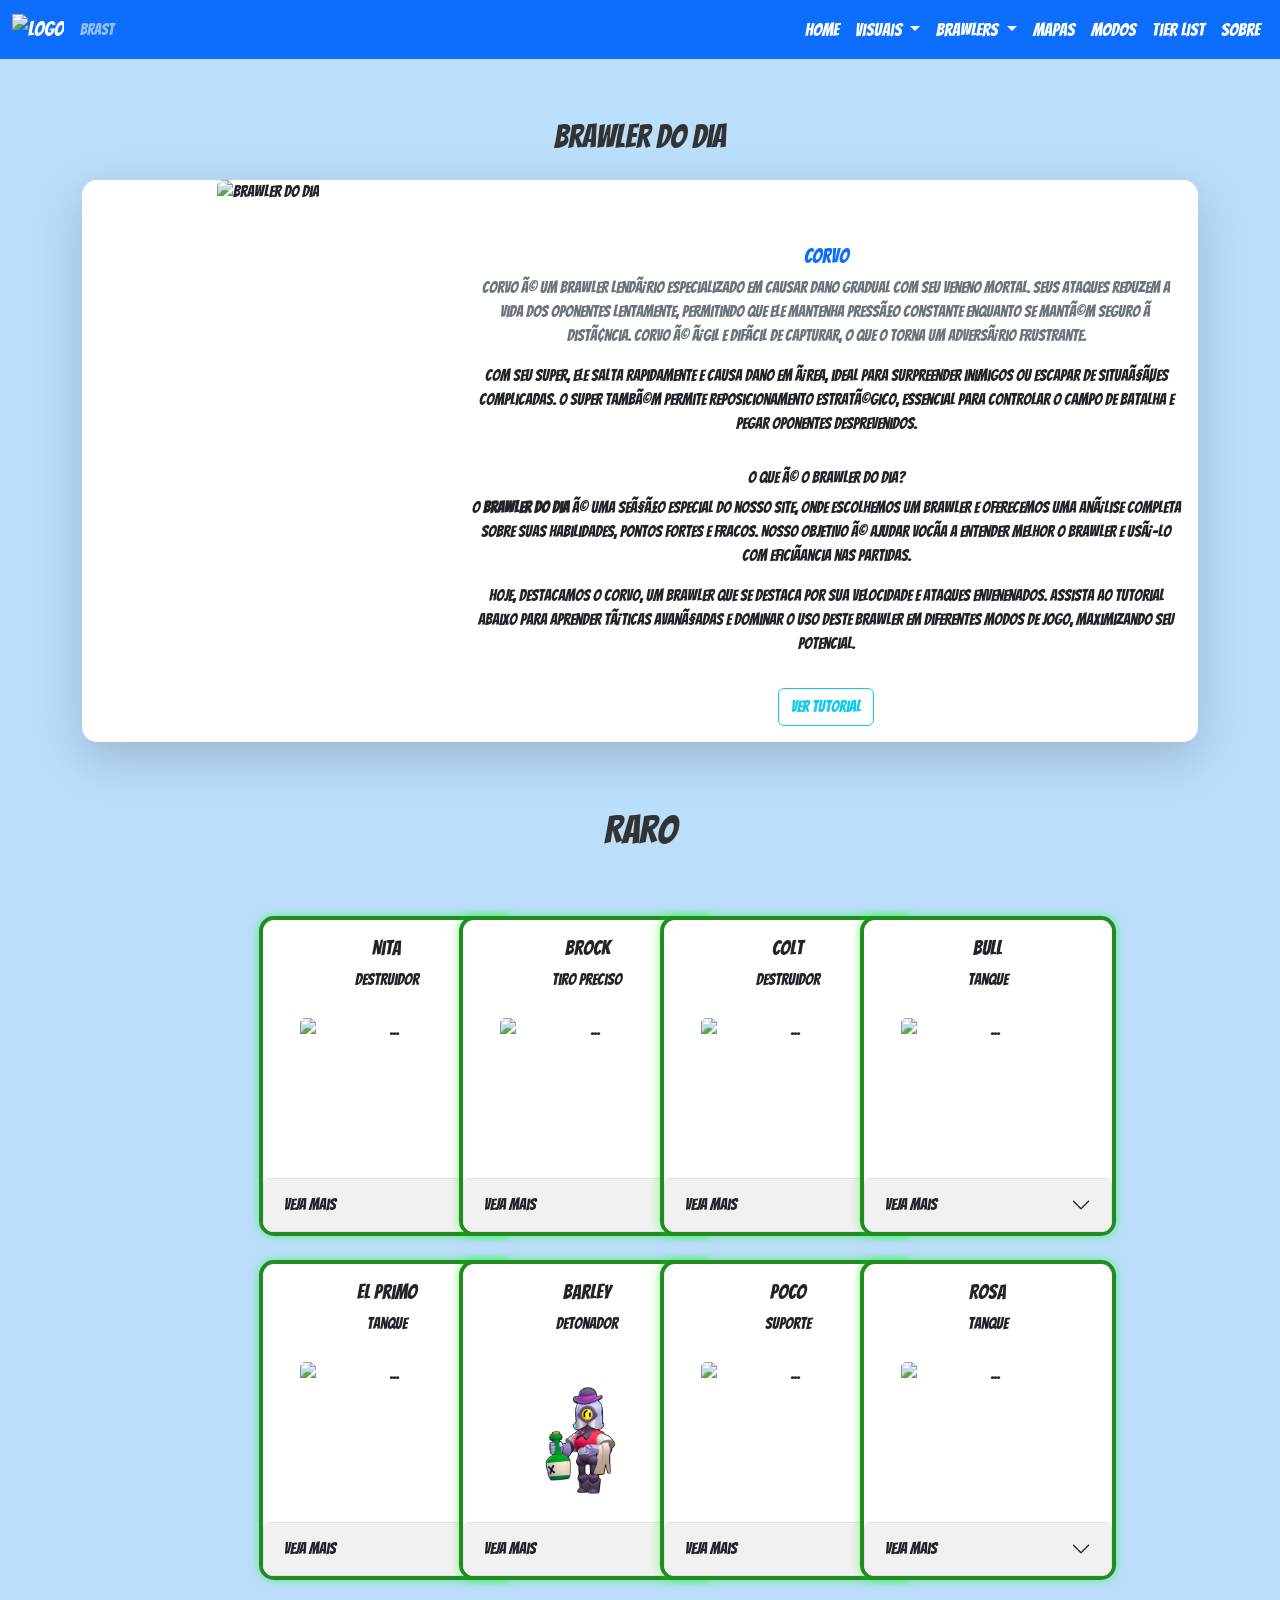
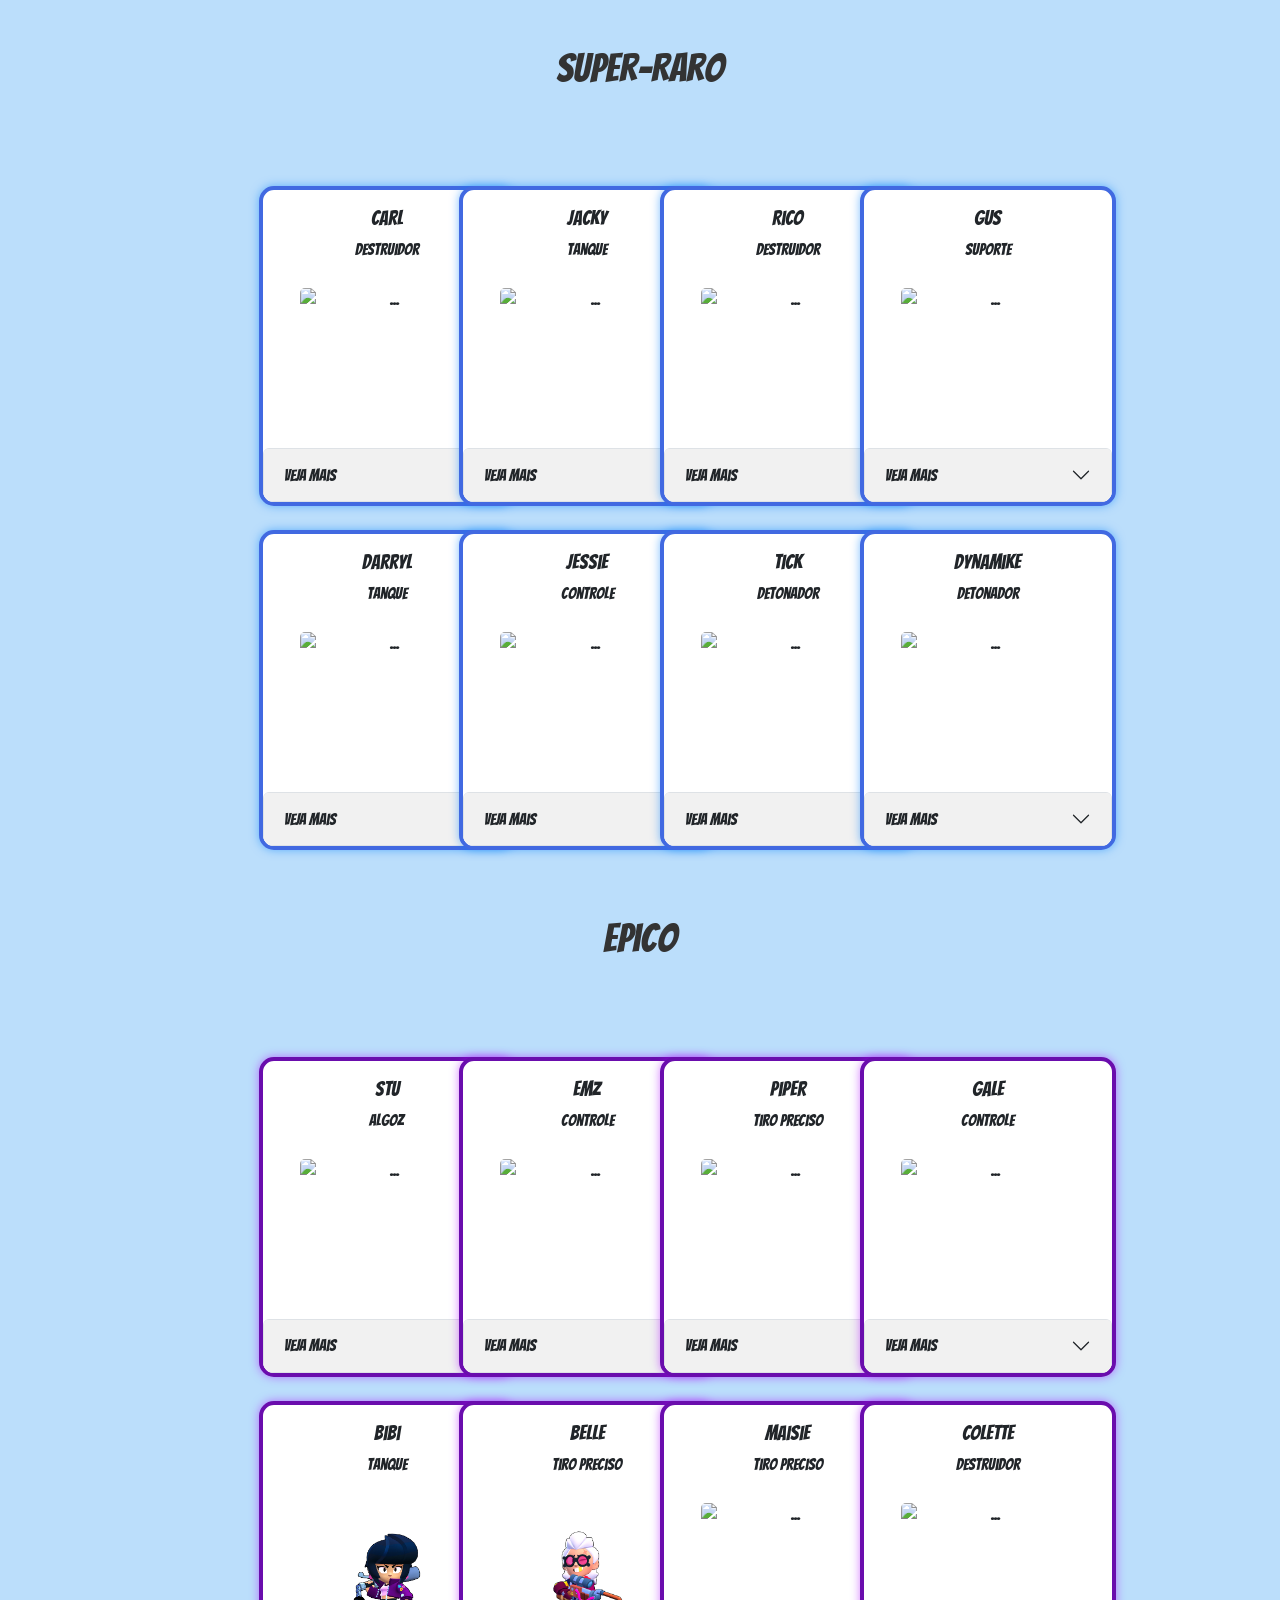
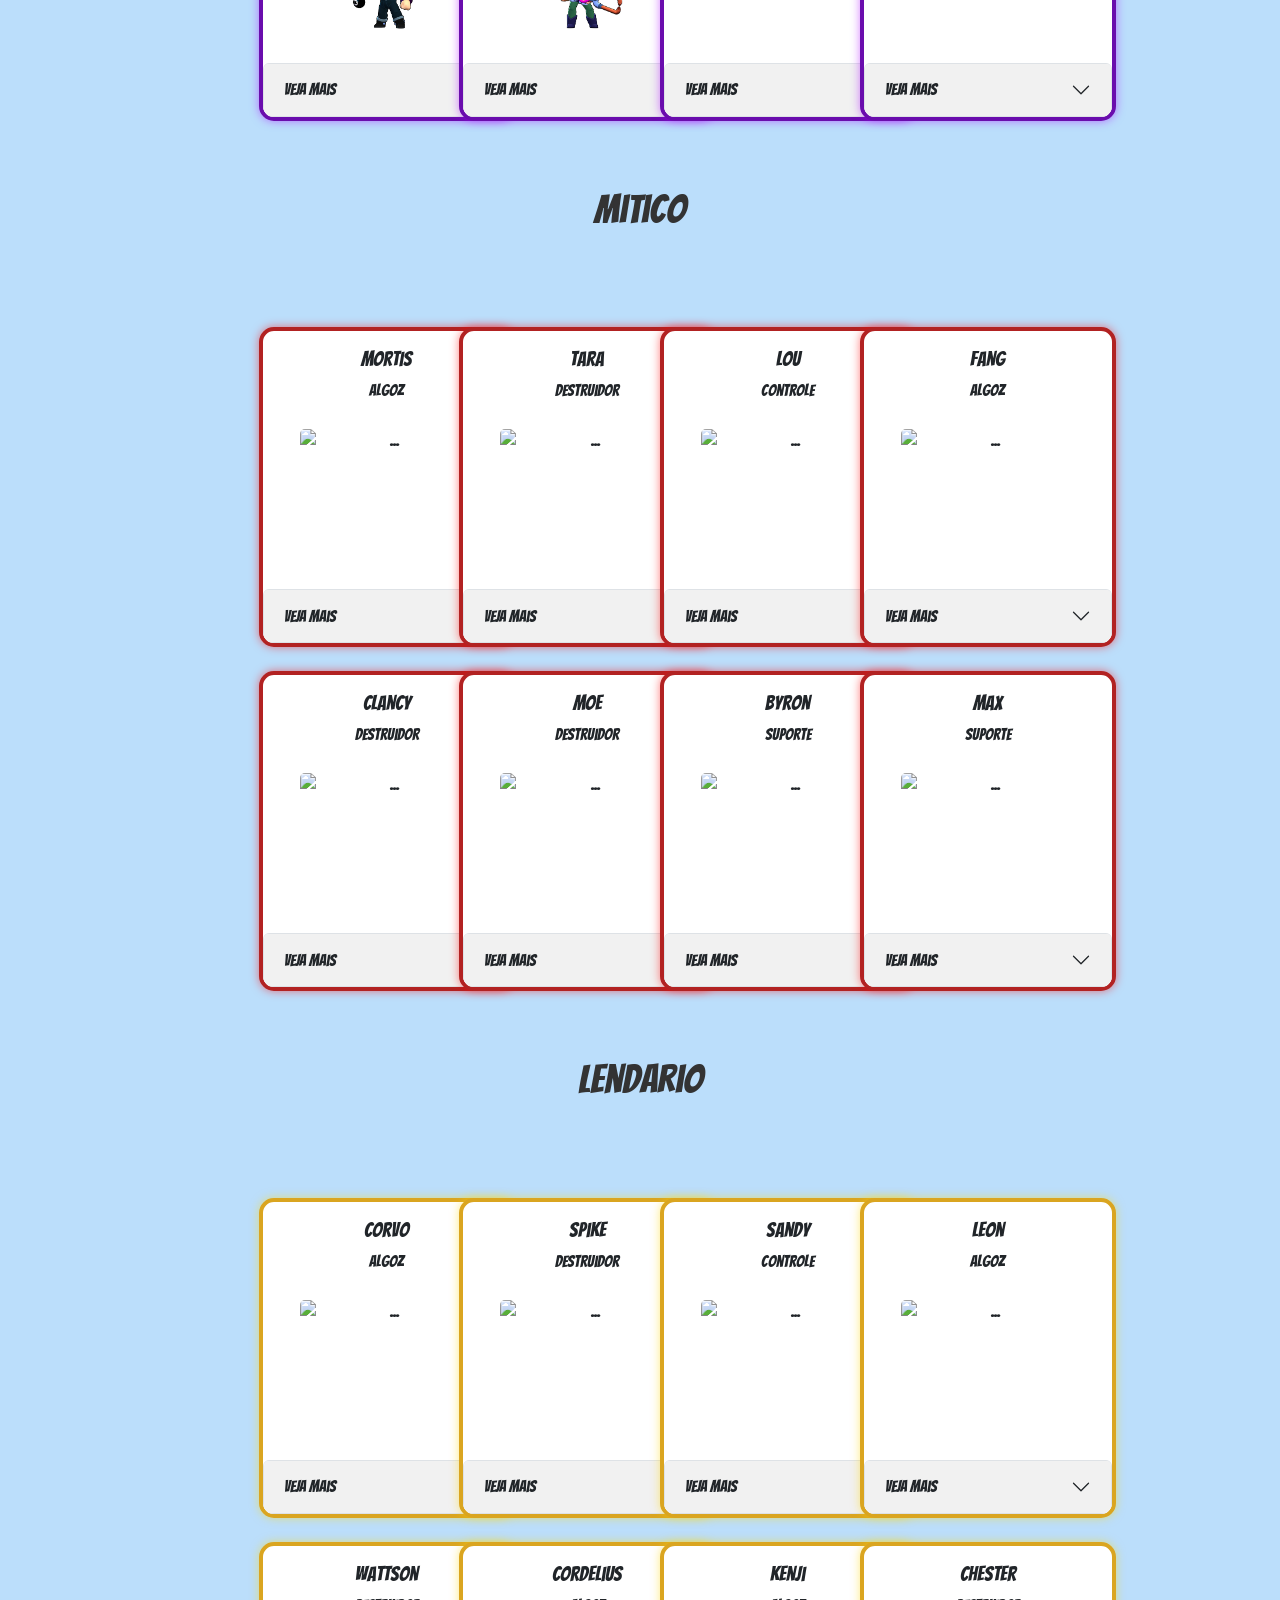
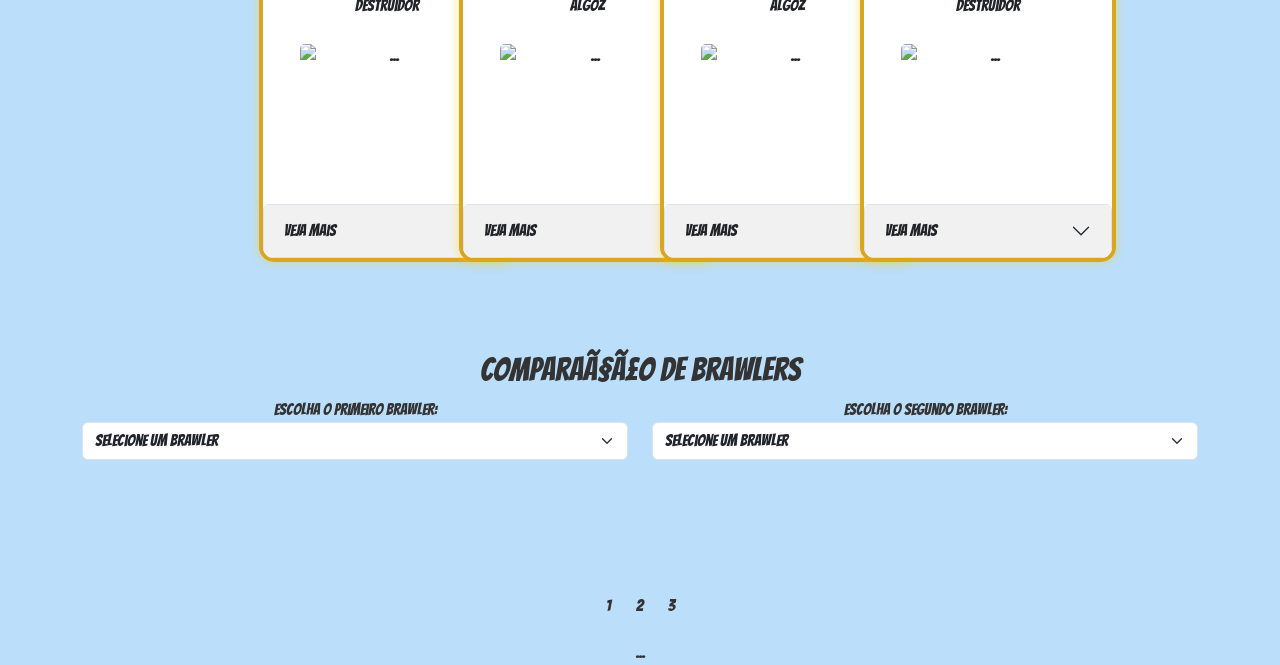
==== commit 8bfcc4ac: "Refatorando estrutura do site" ====
--- a/index2.html
+++ b/index2.html
@@ -10,185 +10,174 @@
     <link rel="stylesheet" href="css/index2.css">
 
 </head>
-<body>
-    
+<body> 
  
-<nav class="navbar navbar-expand-lg fixed-top navbar-custom" >
-    <div class="container-fluid">
-        <!-- Logo -->
-        <a class="navbar-brand" href="index.html">
-            <img src="https://static.vecteezy.com/system/resources/previews/027/127/558/large_2x/brawl-stars-logo-brawl-stars-icon-transparent-free-png.png" class="tamanhoimagem" alt="Logo">
-        </a>
-
-        <!-- Texto Centralizado "Brast" -->
-        <span class="navbar-text mx-auto d-none d-lg-block" >
-            Brast
-        </span>
-
-        <!-- Botão Toggler -->
-        <button class="navbar-toggler text-white" type="button" data-bs-toggle="collapse" data-bs-target="#navbarContent">
-            <span class="navbar-toggler-icon" style="filter: invert(1);"></span>
-        </button>
-
-        <!-- Menu colapsável -->
-        <div class="collapse navbar-collapse" id="navbarContent">
-            <ul class="navbar-nav ms-auto mb-2 mb-lg-0">
-                <li class="nav-item">
-                    <a class="nav-link" href="index.html">Home</a>
-                </li>
-
-                <!-- Submenu Visuais -->
-                <li class="nav-item dropdown">
-                    <button class="nav-link btn btn-link dropdown-toggle" id="visuaisButton">Visuais
-                        <i class="fas fa-chevron-down"></i> <!-- Ícone de seta -->
-                    </button>
-                    <ul class="dropdown-menu dropdown-horizontal" id="visuaisMenu">
-                    	<li><a class="dropdown-item" href="index2.html#BrawlerDoDia">Brawler do dia</a></li>
-                        <li>
-                            <button class="dropdown-item dropdown-toggle" id="raridadeButton">Raridade
-                                
-                            </button>
-                            <ul class="dropdown-menu dropdown-horizontal" id="raridadeMenu">
-                                <li><a class="dropdown-item" href="index2.html#Raro">Raro</a></li>
-                                <li><a class="dropdown-item" href="index2.html#Super-Raro">Super-Raro</a></li>
-                                <li><a class="dropdown-item" href="index2.html#Epico">Epico</a></li>
-                                <li><a class="dropdown-item" href="index2.html#Mitico">Mitico</a></li>
-                                <li><a class="dropdown-item" href="index2.html#Lendario">Lendario</a></li>
-                            </ul>
-                        </li>
-                        <li><a class="dropdown-item" href="index2.html#Comparação de Brawlers">Comparação de Brawlers</a></li>
-                    </ul>
-                </li>
-                <li class="nav-item">
-                    <a class="nav-link" href="index3.html">Recursos</a>
-                </li>
-                <li class="nav-item">
-                    <a class="nav-link" href="index3.html">Recursos</a>
-                </li>
-                <li class="nav-item">
-                    <a class="nav-link" href="index3.html">Recursos</a>
-                </li>
-                <li class="nav-item">
-                    <a class="nav-link" href="index3.html">Recursos</a>
-                </li>
-                <li class="nav-item">
-                    <a class="nav-link" href="index3.html">Recursos</a>
-                </li>
-                <li class="nav-item">
-                    <a class="nav-link" href="index3.html">Recursos</a>
-                </li>
-              
-            </ul>
-        </div>
-    </div>
-</nav>
-
-
-
-
-
-
-
-
-
-
-
-<div  id="BrawlerDoDia"></div>
-
-
-
-
-	<div style="margin-top: 10%;"></div>
+	<nav class="navbar navbar-expand-lg navbar-dark bg-primary fixed-top">
+		<div class="container-fluid">
+			<!-- Logo -->
+			<a class="navbar-brand" href="index.html">
+				<img src="https://static.vecteezy.com/system/resources/previews/027/127/558/large_2x/brawl-stars-logo-brawl-stars-icon-transparent-free-png.png" class="tamanhoimagem" alt="Logo">
+			</a>
+
+			<!-- Texto Centralizado "Brast" -->
+			<span class="navbar-text mx-auto d-none d-lg-block" >
+				Brast
+			</span>
+
+			<!-- Botão Toggler -->
+			<button class="navbar-toggler text-white" type="button" data-bs-toggle="collapse" data-bs-target="#navbarContent">
+				<span class="navbar-toggler-icon" style="filter: invert(1);"></span>
+			</button>
+
+			<!-- Menu colapsável -->
+			<div class="collapse navbar-collapse" id="navbarContent">
+				<ul class="navbar-nav ms-auto mb-2 mb-lg-0">
+					<!-- Home -->
+					<li class="nav-item">
+						<a class="nav-link" href="index.html">Home</a>
+					</li>
+
+					<!-- Visuais -->
+					<li class="nav-item dropdown">
+						<a class="nav-link dropdown-toggle" href="#" data-bs-toggle="dropdown">
+							Visuais
+						</a>
+						<ul class="dropdown-menu">
+							<li><a class="dropdown-item" href="index2.html#BrawlerDoDia">Brawler do dia</a></li>
+
+							<li class="dropdown-submenu">
+								<a class="dropdown-item dropdown-toggle" href="#">Raridade</a>
+								<ul class="dropdown-menu">
+									<li><a class="dropdown-item" href="index2.html#Raro">Raro</a></li>
+									<li><a class="dropdown-item" href="index2.html#Super-Raro">Super-Raro</a></li>
+									<li><a class="dropdown-item" href="index2.html#Epico">Epico</a></li>
+									<li><a class="dropdown-item" href="index2.html#Mitico">Mitico</a></li>
+									<li><a class="dropdown-item" href="index2.html#Lendario">Lendario</a></li>
+								</ul>
+							</li>
+
+							<li><a class="dropdown-item" href="index2.html#Comparacao">Comparação de Brawlers</a></li>
+						</ul>
+					</li>
+
+					<!-- Brawlers -->
+					<li class="nav-item dropdown">
+						<a class="nav-link dropdown-toggle" href="#" data-bs-toggle="dropdown">
+							Brawlers
+						</a>
+						<ul class="dropdown-menu">
+							<li><a class="dropdown-item" href="#">Todos</a></li>
+							<li><a class="dropdown-item" href="#">Mais fortes</a></li>
+							<li><a class="dropdown-item" href="#">Mais fracos</a></li>
+						</ul>
+					</li>
+
+					<!-- Mapas -->
+					<li class="nav-item">
+						<a class="nav-link" href="#">Mapas</a>
+					</li>
+
+					<!-- Modos -->
+					<li class="nav-item">
+						<a class="nav-link" href="#">Modos</a>
+					</li>
+
+					<!-- Tier List -->
+					<li class="nav-item">
+						<a class="nav-link" href="#">Tier List</a>
+					</li>
+
+					<!-- Sobre -->
+					<li class="nav-item">
+						<a class="nav-link" href="#">Sobre</a>
+					</li>
+				</ul>
+			</div>
+		</div>
+	</nav>
+
+	<div id="BrawlerDoDia"></div>
 
 	<div class="container my-5">
-  <!-- Título -->
-  <h2 class="text-center mb-4">Brawler do Dia</h2>
-
-  <!-- Card do Brawler do Dia -->
-  <div id="brawlerOfTheDay" class="card shadow-lg border-0">
-    <div class="row g-0">
-      <div class="col-md-4">
-        <img id="brawlerImage" src="img/CorvoDia.png" class="img-fluid rounded-start" alt="Brawler do Dia">
-      </div>
-      <div class="col-md-8">
-        <div class="card-body d-flex flex-column justify-content-between" style="line-height: 1.5;">
-          <!-- Título centralizado -->
-          <br><br><h5 id="brawlerName" class="card-title text-center text-primary">Corvo</h5>
-
-          <!-- Descrição do Brawler -->
-          <div class="text-center">
-            <p id="brawlerDescription" class="card-text text-secondary">
-              Corvo é um brawler lendário especializado em causar dano gradual com seu veneno mortal. Seus ataques reduzem a vida dos oponentes lentamente, permitindo que ele mantenha pressão constante enquanto se mantém seguro à distância. Corvo é ágil e difícil de capturar, o que o torna um adversário frustrante.
-            </p>
-            <p>
-              Com seu super, ele salta rapidamente e causa dano em área, ideal para surpreender inimigos ou escapar de situações complicadas. O super também permite reposicionamento estratégico, essencial para controlar o campo de batalha e pegar oponentes desprevenidos.
-            </p>
-          </div>
-
-          <!-- Explicação do Brawler do Dia -->
-          <div class="text-center mt-3">
-            <h6>O que é o Brawler do Dia?</h6>
-            <p>
-              O <strong>Brawler do Dia</strong> é uma seção especial do nosso site, onde escolhemos um brawler e oferecemos uma análise completa sobre suas habilidades, pontos fortes e fracos. Nosso objetivo é ajudar você a entender melhor o brawler e usá-lo com eficiência nas partidas.
-            </p>
-            <p>
-              Hoje, destacamos o Corvo, um brawler que se destaca por sua velocidade e ataques envenenados. Assista ao tutorial abaixo para aprender táticas avançadas e dominar o uso deste brawler em diferentes modos de jogo, maximizando seu potencial.
-            </p>
-          </div>
-
-          <!-- Botão centralizado -->
-          <div class="text-center mt-3">
-            <button type="button" class="btn btn-outline-info" data-bs-toggle="modal" data-bs-target="#animationModal">
-              Ver Tutorial
-            </button>
-          </div>
-        </div>
-      </div>
-    </div>
-  </div>
-
-  <!-- Modal para Animação do Brawler do Dia -->
-  <div class="modal fade" id="animationModal" tabindex="-1" aria-labelledby="animationModalLabel" aria-hidden="true">
-    <div class="modal-dialog modal-lg">
-      <div class="modal-content bg-dark text-light">
-        <div class="modal-header">
-          <h5 class="modal-title" id="animationModalLabel">Tutorial de como jogar com Corvo</h5>
-          <button type="button" class="btn-close" data-bs-dismiss="modal" aria-label="Close"></button>
-        </div>
-        <div class="modal-body">
-          <video id="animationVideo" class="w-100" controls>
-            <source src="img/Brawlerdia.mp4" type="video/mp4">
-            Seu navegador não suporta o vídeo.
-          </video>
-        </div>
-      </div>
-    </div>
-  </div>
-</div>
-
-
-
-
-
-
+		<!-- Título -->
+		<h2 class="text-center mb-4">Brawler do Dia</h2>
+		<!-- Card do Brawler do Dia -->
+		<div id="brawlerOfTheDay" class="card shadow-lg border-0">
+			<div class="row g-0">
+				<div class="col-md-4">
+					<img id="brawlerImage" src="img/CorvoDia.png" class="img-fluid rounded-start" alt="Brawler do Dia">
+				</div>
+				<div class="col-md-8">
+					<div class="card-body d-flex flex-column justify-content-between" style="line-height: 1.5;">
+						<!-- Título centralizado -->
+						<br><br><h5 id="brawlerName" class="card-title text-center text-primary">Corvo</h5>
+
+						<!-- Descrição do Brawler -->
+						<div class="text-center">
+							<p id="brawlerDescription" class="card-text text-secondary">
+							Corvo é um brawler lendário especializado em causar dano gradual com seu veneno mortal. Seus ataques reduzem a vida dos oponentes lentamente, permitindo que ele mantenha pressão constante enquanto se mantém seguro à distância. Corvo é ágil e difícil de capturar, o que o torna um adversário frustrante.
+							</p>
+							<p>
+							Com seu super, ele salta rapidamente e causa dano em área, ideal para surpreender inimigos ou escapar de situações complicadas. O super também permite reposicionamento estratégico, essencial para controlar o campo de batalha e pegar oponentes desprevenidos.
+							</p>
+						</div>
+
+						<!-- Explicação do Brawler do Dia -->
+						<div class="text-center mt-3">
+							<h6>O que é o Brawler do Dia?</h6>
+							<p>
+							O <strong>Brawler do Dia</strong> é uma seção especial do nosso site, onde escolhemos um brawler e oferecemos uma análise completa sobre suas habilidades, pontos fortes e fracos. Nosso objetivo é ajudar você a entender melhor o brawler e usá-lo com eficiência nas partidas.
+							</p>
+							<p>
+							Hoje, destacamos o Corvo, um brawler que se destaca por sua velocidade e ataques envenenados. Assista ao tutorial abaixo para aprender táticas avançadas e dominar o uso deste brawler em diferentes modos de jogo, maximizando seu potencial.
+							</p>
+						</div>
+
+						<!-- Botão centralizado -->
+						<div class="text-center mt-3">
+							<button type="button" class="btn btn-outline-info" data-bs-toggle="modal" data-bs-target="#animationModal">
+							Ver Tutorial
+							</button>
+						</div>
+					</div>
+				</div>
+			</div>
+		</div>
+
+			<!-- Modal para Animação do Brawler do Dia -->
+			<div class="modal fade" id="animationModal" tabindex="-1" aria-labelledby="animationModalLabel" aria-hidden="true">
+				<div class="modal-dialog modal-lg">
+					<div class="modal-content bg-dark text-light">
+						<div class="modal-header">
+						<h5 class="modal-title" id="animationModalLabel">Tutorial de como jogar com Corvo</h5>
+						<button type="button" class="btn-close" data-bs-dismiss="modal" aria-label="Close"></button>
+						</div>
+						<div class="modal-body">
+							<video id="animationVideo" class="w-100" controls>
+								<source src="img/Brawlerdia.mp4" type="video/mp4">
+								Seu navegador não suporta o vídeo.
+							</video>
+						</div>
+					</div>
+				</div>
+			</div>
+		</div>
 
 	<div style="margin-top: 5%;"></div>
 
-	
-    
     <!-- Continue com outras raridades, seguindo o mesmo estilo -->
 
 
-  <div style="margin-top: 5%;"></div>  
-
-  <center><h1>Raro</h1></center>
+	<div style="margin-top: 5%;"></div>  
+
+	<div><h1>Raro</h1></div>
 
 	<div id="Raro"></div>
 
 	<div style="margin-top: 3%;"></div>
 
 	<section class="container-fluid text-center caixa ">
-		<div style="background-color: ;  ">
+		<div>
 			<div class="row row-cols-1 row-cols-md-2 row-cols-lg-4 g-4 m-auto " style="width: 95%; padding-left: 16.2%; padding-right: 15%;" >
 			
 			  	<div class="col">
@@ -588,7 +577,7 @@
 	
 	<div style="margin-top: 5%;"></div>
 
-	<center><h1>Super-Raro</h1></center>
+	<div><h1>Super-Raro</h1></div>
 
 	<br id="Super-Raro">
 
@@ -994,7 +983,7 @@
 
 	<div style="margin-top: 5%;"></div>
 
-	<center><h1>Epico</h1></center>
+	<div><h1>Epico</h1></div>
 
 	<br id="Epico">
 
@@ -1401,7 +1390,7 @@
 
 	<div style="margin-top: 5%;"></div>
 
-	<center><h1>Mitico</h1></center>
+	<div><h1>Mitico</h1></div>
 
 	<br id="Mitico">
 
@@ -1807,7 +1796,7 @@
 
 	<div style="margin-top: 5%;"></div>
 
-	<center><h1>Lendario</h1></center>
+	<div><h1>Lendario</h1></div>
 
 	<br id="Lendario">
 
--- a/css/index2.css
+++ b/css/index2.css
@@ -1,7 +1,8 @@
 body{
-     background-color: #BBDEFB; /* Fundo azul marinho */
+    background-color: #BBDEFB; /* Fundo azul marinho */
     color: #333333; /* Texto em branco para contraste */
     font-family: 'Bangers', sans-serif;
+    padding-top: 70px;
 }
 
 html {
@@ -38,9 +39,6 @@
             opacity: 1;
         }
 
-
-
-
 /* Navbar customizada */
 .navbar-custom {
     background-color: transparent;
@@ -70,6 +68,8 @@
     display: none;
     background-color: #64B5F6;
     border-radius: 0.5rem;
+    right: 0;
+    left: auto;
 }
 
 /* Mostrar submenus ao clicar */
@@ -126,50 +126,51 @@
     transform: rotate(180deg); /* Gira a seta */
 }
 
-
-
-
-
-
-
-
-
-
-
-
-
-
-
+div, h1{
+    text-align: center;
+}
+
+/* ========================= */
+/* CARDS */
+/* ========================= */
 
 .card {
     box-shadow: 0px 4px 10px rgba(0, 0, 0, 0.3);
-    transition: transform 0.2s ease-in-out;
-}
-
-/* Borda de raridade */
+    transition: 0.3s;
+    border-radius: 15px;
+    overflow: hidden;
+}
+
+.card:hover {
+    transform: translateY(-5px) scale(1.03);
+}
+
+/* ========================= */
+/* RARIDADES */
+/* ========================= */
 .raro {
-    border: 4px solid #228B22; /* Borda verde mais grossa */
-    box-shadow: 0px 0px 10px rgba(0, 255, 0, 0.5); /* Efeito de brilho */
-}
- 
+    border: 4px solid #228B22;
+    box-shadow: 0px 0px 10px rgba(0, 255, 0, 0.5);
+}
+
 .super-raro {
-    border: 4px solid #4169E1; /* Borda azul mais grossa */
-    box-shadow: 0px 0px 10px rgba(0, 128, 255, 0.5); /* Efeito de brilho */
-}
- 
+    border: 4px solid #4169E1;
+    box-shadow: 0px 0px 10px rgba(0, 128, 255, 0.5);
+}
+
 .epico {
-    border: 4px solid #6A0DAD; /* Borda roxa mais grossa */
-    box-shadow: 0px 0px 10px rgba(169, 0, 255, 0.5); /* Efeito de brilho */
-}
- 
+    border: 4px solid #6A0DAD;
+    box-shadow: 0px 0px 10px rgba(169, 0, 255, 0.5);
+}
+
 .mitico {
-    border: 4px solid #B22222; /* Borda vermelha mais grossa */
-    box-shadow: 0px 0px 10px rgba(255, 0, 0, 0.5); /* Efeito de brilho */
-}
- 
+    border: 4px solid #B22222;
+    box-shadow: 0px 0px 10px rgba(255, 0, 0, 0.5);
+}
+
 .lendario {
-    border: 4px solid #DAA520; /* Borda amarela mais grossa */
-    box-shadow: 0px 0px 10px rgba(255, 215, 0, 0.5); /* Efeito de brilho */
+    border: 4px solid #DAA520;
+    box-shadow: 0px 0px 10px rgba(255, 215, 0, 0.5);
 }
 
 .tamanhoimagem{
@@ -179,9 +180,12 @@
 }
 
 .img{
-      width:100%  ;
-      aspect-ratio: 1/1;
-      object-fit: cover;
+    width: 70%;
+    height: 150px;
+    object-fit: contain;
+    margin: 10px auto;
+    display: block;
+
     }
 
 .size{
@@ -191,10 +195,6 @@
  ul li{
     font-size: large;
 }
-
-
-
-
 
  .dropdown-submenu {
       position: relative;
@@ -220,7 +220,17 @@
   transition: opacity 0.2s ease, visibility 0.2s ease; /* Transição mais rápida de 0.3s */
   }
 
-  .accordion-collapse.show {
+.accordion-collapse.show {
   opacity: 1;
   visibility: visible; /* Torna visível */
+}
+
+.accordion-button {
+    font-family: 'Bangers', sans-serif;
+    background-color: #f1f1f1;
+}
+
+.accordion-button:not(.collapsed) {
+    background-color: #e0e0e0;
+    color: black;
 }
